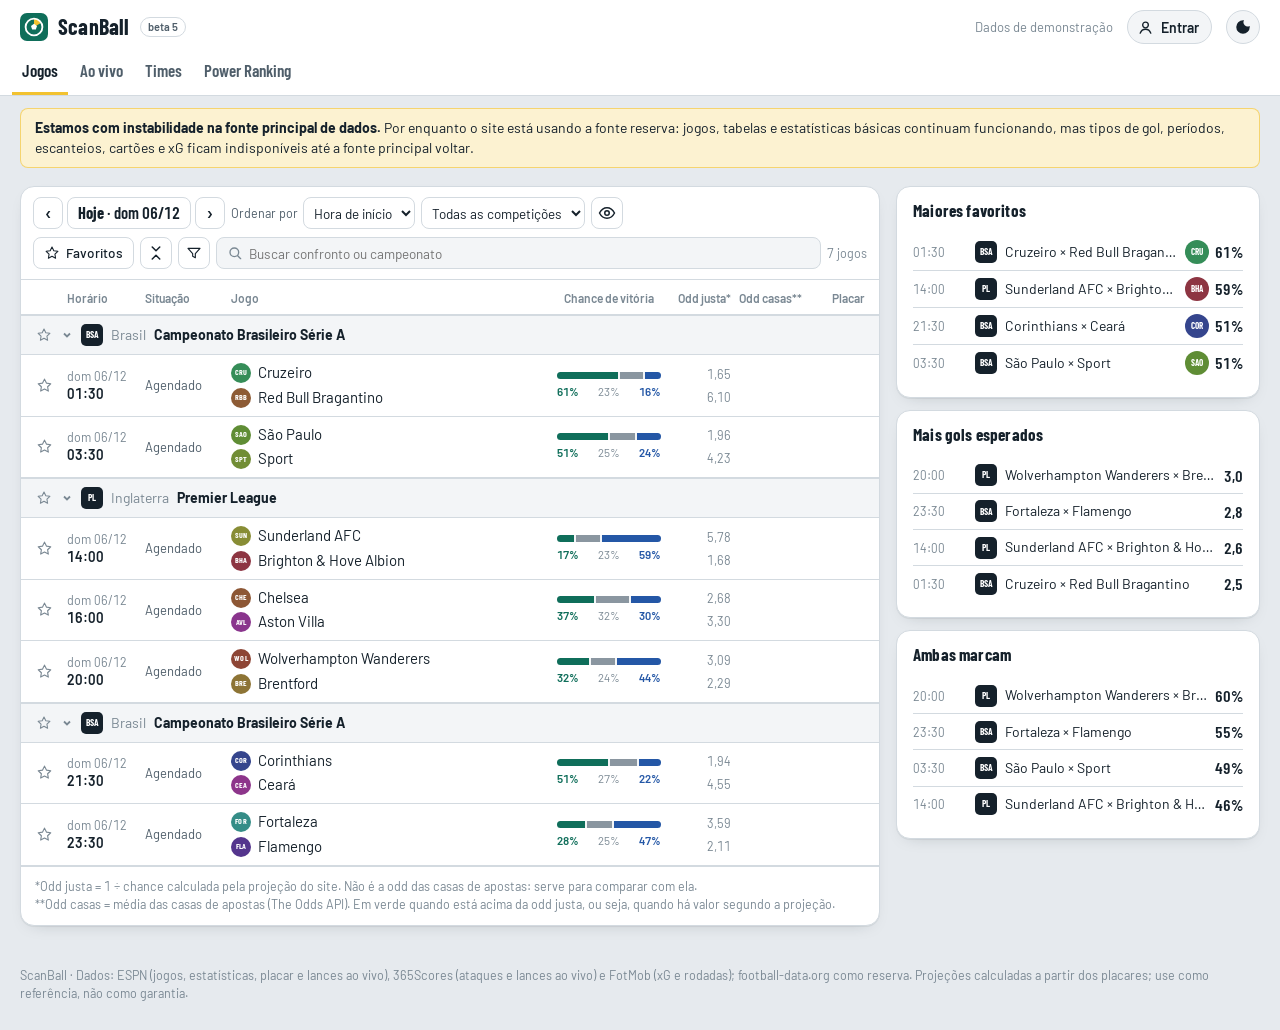
==== estatisticas-futebol/index.html @ cad5c680 "Add files via upload" ====
<!doctype html>
<html lang="pt-BR">
<head>
<meta charset="utf-8">
<meta name="viewport" content="width=device-width, initial-scale=1, viewport-fit=cover">
<meta name="theme-color" content="#0F6E5A">
<meta name="description" content="ScanBall: estatísticas, projeções e Power Ranking de futebol.">
<title>ScanBall · Estatísticas de futebol</title>
<link rel="preconnect" href="https://fonts.googleapis.com">
<link rel="preconnect" href="https://fonts.gstatic.com" crossorigin>
<link href="https://fonts.googleapis.com/css2?family=Barlow+Condensed:wght@500;600;700&family=Barlow:wght@400;500;600&display=swap" rel="stylesheet">
<script>window.VER = Math.floor(Date.now() / 120000); document.write('<link rel="stylesheet" href="estilo.css?v=' + VER + '">');</script>
<link rel="icon" href="data:image/svg+xml,%3Csvg xmlns='http://www.w3.org/2000/svg' viewBox='0 0 32 32'%3E%3Crect width='32' height='32' rx='8' fill='%230F6E5A'/%3E%3Cpath d='M16 16 L16.00 6.40 A9.6 9.6 0 0 1 24.31 11.20 Z' fill='%23F2C230'/%3E%3Ccircle cx='16' cy='16' r='9.6' fill='none' stroke='%23fff' stroke-width='2.1'/%3E%3Cpolygon points='16.00,12.40 19.42,14.89 18.12,18.91 13.88,18.91 12.58,14.89' fill='%23fff'/%3E%3C/svg%3E">
</head>
<body>
<header class="topo">
  <div class="topo-linha">
    <a class="marca" href="#jogos" aria-label="ScanBall, ir para Jogos">
      <svg class="marca-icone" viewBox="0 0 32 32" aria-hidden="true"><rect width="32" height="32" rx="8" fill="#0F6E5A"/><path d="M16 16 L16.00 6.40 A9.6 9.6 0 0 1 24.31 11.20 Z" fill="#F2C230"/><circle cx="16" cy="16" r="9.6" fill="none" stroke="#fff" stroke-width="2.1"/><polygon points="16.00,12.40 19.42,14.89 18.12,18.91 13.88,18.91 12.58,14.89" fill="#fff"/></svg>
      <span class="marca-nome">ScanBall</span><small class="versao">beta 5</small>
    </a>
    <div class="topo-meta" id="topo-meta"></div>
    <button class="botao-conta" id="conta" type="button" hidden></button>
    <button class="botao-icone" id="tema" type="button" aria-label="Alternar tema claro e escuro" title="Tema">
      <svg viewBox="0 0 24 24" width="18" height="18" aria-hidden="true"><path fill="currentColor" d="M12 3a9 9 0 1 0 9 9c0-.5 0-1-.1-1.4A5.5 5.5 0 0 1 13.4 3.1 9 9 0 0 0 12 3z"/></svg>
    </button>
  </div>
  <nav class="abas" id="abas" aria-label="Seções">
    <a href="#jogos" data-aba="jogos">Jogos</a>
    <a href="#aovivo" data-aba="aovivo" class="aba-vivo">Ao vivo<span class="qtd-vivo" id="qtd-vivo" hidden></span></a>
    <a href="#times" data-aba="times">Times</a>
    <a href="#ranking" data-aba="ranking">Power Ranking</a>
  </nav>
</header>
<div id="aviso"></div>
<main id="app" tabindex="-1"></main>
<footer class="rodape">
  ScanBall · Dados: ESPN (jogos, estatísticas, placar e lances ao vivo), 365Scores (ataques e lances ao vivo) e FotMob (xG e rodadas); football-data.org como reserva. Projeções calculadas a partir dos placares; use como referência, não como garantia.
</footer>

<!-- base principal: ESPN + FotMob (dados5.js). Se não carregar ou estiver parada há mais de 12 h, usa a football-data (reserva). -->
<script>window.DADOS5_TENTOU = true; document.write('<script src="dados5.js?v=' + VER + '"><\/script>');</script>
<script>(function () {
  var d = window.DADOS5, ok = !!(d && d.competicoes && Object.keys(d.competicoes).length && d.ok_em && (Date.now() - Date.parse(d.ok_em) < 12 * 3600e3));
  window.DADOS5_OK = ok;
  if (!ok) document.write('<script src="dados.js?v=' + VER + '"><\/script>');
})();</script>
<script>["config.js", "contas.js", "aovivo.js", "dados-demo.js", "extra5d.js", "motor.js", "app.js"].forEach(function (f) { document.write('<script src="' + f + '?v=' + VER + '"><\/script>'); });</script>
</body>
</html>
---- estatisticas-futebol/estilo.css ----
/* ScanBall — identidade visual
   Mandante = verde gramado, visitante = azul arquibancada, amarelo cartão só para o que está selecionado. */
:root {
  --fundo: #E6EAEE;
  --superficie: #FFFFFF;
  --superficie-2: #F3F5F7;
  --tinta: #15212B;
  --tinta-2: #4F5E6A;
  --tinta-3: #7A8893;
  --linha: #D3DAE0;
  --casa: #0F6E5A;
  --casa-suave: #D4EDE5;
  --fora: #2457A6;
  --fora-suave: #DCE6F6;
  --empate: #8A96A0;
  --cartao: #F2C230;
  --vitoria: #1E8E5A;
  --derrota: #C63D3D;
  --sombra: 0 1px 0 rgba(21, 33, 43, .06), 0 6px 18px -12px rgba(21, 33, 43, .35);
  --raio-g: 14px;
  --raio-p: 8px;
  --fonte-titulo: "Barlow Condensed", "Arial Narrow", "Roboto Condensed", sans-serif;
  --fonte: "Barlow", "Segoe UI", system-ui, sans-serif;
  color-scheme: light;
}
@media (prefers-color-scheme: dark) {
  :root:not([data-tema="claro"]) {
    --fundo: #0F171D; --superficie: #17222A; --superficie-2: #1D2A33; --tinta: #E5EBEF; --tinta-2: #A9B6C0;
    --tinta-3: #7F8D98; --linha: #2A3843; --casa: #3DBE96; --casa-suave: #173A31; --fora: #77A2EA;
    --fora-suave: #1C2C47; --empate: #7D8A95; --vitoria: #3DBE7A; --derrota: #E46A6A;
    --sombra: 0 1px 0 rgba(0,0,0,.3), 0 8px 22px -14px rgba(0,0,0,.8); color-scheme: dark;
  }
}
:root[data-tema="escuro"] {
  --fundo: #0F171D; --superficie: #17222A; --superficie-2: #1D2A33; --tinta: #E5EBEF; --tinta-2: #A9B6C0;
  --tinta-3: #7F8D98; --linha: #2A3843; --casa: #3DBE96; --casa-suave: #173A31; --fora: #77A2EA;
  --fora-suave: #1C2C47; --empate: #7D8A95; --vitoria: #3DBE7A; --derrota: #E46A6A;
  --sombra: 0 1px 0 rgba(0,0,0,.3), 0 8px 22px -14px rgba(0,0,0,.8); color-scheme: dark;
}

* { box-sizing: border-box; }
html { -webkit-text-size-adjust: 100%; }
body {
  margin: 0; background: var(--fundo); color: var(--tinta);
  font: 15px/1.45 var(--fonte); font-variant-numeric: tabular-nums;
}
a { color: inherit; }
button, input, select { font: inherit; color: inherit; }
:focus-visible { outline: 2px solid var(--cartao); outline-offset: 2px; border-radius: 4px; }
img { display: block; }
h1, h2, h3 { font-family: var(--fonte-titulo); font-weight: 700; letter-spacing: .01em; margin: 0; line-height: 1.1; }
h1 { font-size: 30px; }
h2 { font-size: 21px; }
h3 { font-size: 17px; }

/* ---------------------------------------------------------------- topo */
.topo { position: sticky; top: 0; z-index: 20; background: var(--superficie); border-bottom: 1px solid var(--linha); }
.topo-linha { display: flex; align-items: center; gap: 14px; max-width: 1320px; margin: 0 auto; padding: 10px 20px 4px; }
.marca { display: flex; align-items: center; gap: 10px; text-decoration: none; font-family: var(--fonte-titulo); font-weight: 700; font-size: 22px; white-space: nowrap; }
.marca-icone { width: 28px; height: 28px; flex: none; }
.topo-meta { margin-left: auto; color: var(--tinta-3); font-size: 13px; text-align: right; }
.botao-icone { border: 1px solid var(--linha); background: var(--superficie-2); border-radius: 50%; width: 34px; height: 34px; display: grid; place-items: center; cursor: pointer; flex: none; }
.abas { display: flex; gap: 2px; max-width: 1320px; margin: 0 auto; padding: 0 12px; overflow-x: auto; scrollbar-width: none; }
.abas::-webkit-scrollbar { display: none; }
.abas a {
  padding: 10px 10px 9px; text-decoration: none; white-space: nowrap; color: var(--tinta-2);
  font-family: var(--fonte-titulo); font-weight: 600; font-size: 17px; border-bottom: 3px solid transparent;
}
.abas a:hover { color: var(--tinta); }
.abas a[aria-current="page"] { color: var(--tinta); border-bottom-color: var(--cartao); }

#aviso:empty { display: none; }
.aviso { max-width: 1320px; margin: 12px auto 0; padding: 0 20px; }
.aviso div { background: color-mix(in srgb, var(--cartao) 22%, var(--superficie)); border: 1px solid color-mix(in srgb, var(--cartao) 60%, transparent); border-radius: var(--raio-p); padding: 9px 14px; font-size: 14px; }

main { max-width: 1320px; margin: 0 auto; padding: 18px 20px 40px; outline: none; }
.rodape { max-width: 1320px; margin: 0 auto; padding: 0 20px 28px; color: var(--tinta-3); font-size: 12.5px; }

/* ---------------------------------------------------------------- blocos comuns */
.painel { background: var(--superficie); border: 1px solid var(--linha); border-radius: var(--raio-g); box-shadow: var(--sombra); }
.painel + .painel { margin-top: 14px; }
.painel-cab { display: flex; align-items: center; gap: 10px; padding: 14px 16px 10px; flex-wrap: wrap; }
.painel-cab h2, .painel-cab h3 { margin-right: auto; }
.painel-corpo { padding: 4px 16px 16px; }
.sub { color: var(--tinta-3); font-size: 13px; }
.vazio { padding: 32px 16px; text-align: center; color: var(--tinta-2); }
.vazio strong { display: block; color: var(--tinta); font-family: var(--fonte-titulo); font-size: 20px; margin-bottom: 4px; }

.chips { display: flex; gap: 6px; overflow-x: auto; padding-bottom: 2px; scrollbar-width: thin; }
.chip {
  display: inline-flex; align-items: center; gap: 6px; padding: 5px 11px; border-radius: 999px; white-space: nowrap;
  border: 1px solid var(--linha); background: var(--superficie); cursor: pointer; font-size: 14px; font-weight: 500;
}
.chip:hover { border-color: var(--tinta-3); }
.chip[aria-pressed="true"] { background: var(--tinta); color: var(--superficie); border-color: var(--tinta); }
.chip .esc, .chip .comp-sigla { width: 18px; height: 18px; }

.alternar { display: inline-flex; background: var(--superficie-2); border: 1px solid var(--linha); border-radius: 999px; padding: 2px; }
.alternar button { border: 0; background: none; padding: 4px 12px; border-radius: 999px; cursor: pointer; font-size: 13.5px; font-weight: 500; color: var(--tinta-2); }
.alternar button[aria-pressed="true"] { background: var(--superficie); color: var(--tinta); box-shadow: 0 1px 2px rgba(0,0,0,.12); }

.botao { border: 1px solid var(--tinta); background: var(--tinta); color: var(--superficie); border-radius: var(--raio-p); padding: 8px 16px; cursor: pointer; font-weight: 600; }
.botao.secundario { background: var(--superficie); color: var(--tinta); border-color: var(--linha); }
.botao:hover { filter: brightness(1.08); }
.link { background: none; border: 0; padding: 0; color: var(--fora); cursor: pointer; text-decoration: underline; text-underline-offset: 2px; }

/* escudos */
.esc { width: 24px; height: 24px; object-fit: contain; flex: none; }
.esc-g { width: 64px; height: 64px; }
.esc-m { width: 40px; height: 40px; }
.esc-falso {
  display: inline-grid; place-items: center; border-radius: 50%; color: #fff; font-family: var(--fonte-titulo);
  font-weight: 700; font-size: 9px; letter-spacing: .02em; flex: none;
}
.esc-g.esc-falso { font-size: 20px; }
.esc-m.esc-falso { font-size: 14px; }
.comp-sigla { display: inline-grid; place-items: center; width: 22px; height: 22px; border-radius: 5px; background: var(--tinta); color: var(--superficie); font-family: var(--fonte-titulo); font-size: 9.5px; font-weight: 700; flex: none; }
img.comp-sigla { background: none; object-fit: contain; }

/* forma */
.forma { display: inline-flex; gap: 3px; }
.forma i { width: 18px; height: 18px; border-radius: 4px; display: grid; place-items: center; font-style: normal; font-size: 11px; font-weight: 600; color: #fff; }
.forma i.V { background: var(--vitoria); }
.forma i.E { background: var(--empate); }
.forma i.D { background: var(--derrota); }

/* tabelas */
.tabela-rolagem { overflow-x: auto; }
table.dados { width: 100%; border-collapse: collapse; font-size: 14px; }
table.dados th { text-align: right; font-weight: 600; color: var(--tinta-3); font-size: 12.5px; padding: 8px 8px; border-bottom: 1px solid var(--linha); white-space: nowrap; }
table.dados td { text-align: right; padding: 7px 8px; border-bottom: 1px solid var(--linha); white-space: nowrap; }
table.dados tr:last-child td { border-bottom: 0; }
table.dados .esq { text-align: left; }
table.dados .forte { font-weight: 600; }
table.dados tbody tr.clicavel { cursor: pointer; }
table.dados tbody tr.clicavel:hover { background: var(--superficie-2); }
.time-celula { display: flex; align-items: center; gap: 8px; }
.pos { display: inline-block; min-width: 22px; text-align: center; font-weight: 600; }

/* ---------------------------------------------------------------- jogos */
.jogos-grade { display: grid; grid-template-columns: minmax(330px, 410px) 1fr; gap: 16px; align-items: start; }
.lista-jogos { position: sticky; top: 108px; max-height: calc(100vh - 124px); display: flex; flex-direction: column; }
.lista-jogos .rolar { overflow-y: auto; padding-bottom: 8px; }
.dias { display: flex; gap: 4px; overflow-x: auto; padding: 0 12px 10px; scrollbar-width: none; }
.dias::-webkit-scrollbar { display: none; }
.dia { flex: none; border: 1px solid var(--linha); background: var(--superficie); border-radius: var(--raio-p); padding: 4px 9px; text-align: center; cursor: pointer; min-width: 52px; }
.dia small { display: block; font-size: 11px; color: var(--tinta-3); }
.dia b { font-family: var(--fonte-titulo); font-size: 17px; font-weight: 600; }
.dia .qtd { display: block; font-size: 10.5px; color: var(--tinta-3); }
.dia[aria-pressed="true"] { border-color: var(--tinta); box-shadow: inset 0 -3px 0 var(--cartao); }
.dia[aria-pressed="true"] small { color: var(--tinta-2); }
.filtro-comp { padding: 0 12px 10px; }
.grupo-comp { display: flex; align-items: center; gap: 8px; padding: 10px 14px 4px; font-weight: 600; font-size: 13.5px; color: var(--tinta-2); }
.jogo-linha {
  display: grid; grid-template-columns: 46px 1fr auto; gap: 10px; align-items: center; width: 100%;
  border: 0; border-left: 3px solid transparent; background: none; text-align: left; padding: 8px 14px 8px 11px; cursor: pointer;
}
.jogo-linha:hover { background: var(--superficie-2); }
.jogo-linha[aria-current="true"] { background: var(--superficie-2); border-left-color: var(--cartao); }
.jogo-hora { font-size: 13px; color: var(--tinta-2); line-height: 1.2; }
.jogo-hora .vivo { color: var(--derrota); font-weight: 600; }
.jogo-times div { display: flex; align-items: center; gap: 7px; min-width: 0; line-height: 1.55; }
.jogo-times span { overflow: hidden; text-overflow: ellipsis; white-space: nowrap; }
.jogo-times .venc { font-weight: 600; }
.jogo-placar { text-align: right; font-family: var(--fonte-titulo); font-size: 17px; font-weight: 600; line-height: 1.32; }
.jogo-placar small { display: block; font-family: var(--fonte); font-size: 11px; color: var(--tinta-3); font-weight: 400; }
.mini-prob { width: 74px; }
.mini-prob .barra3 { height: 6px; }
.mini-prob small { display: flex; justify-content: space-between; font-size: 11px; color: var(--tinta-3); margin-top: 3px; }

/* barra 1X2 */
.barra3 { display: flex; height: 12px; border-radius: 999px; overflow: hidden; background: var(--superficie-2); gap: 2px; }
.barra3 span:nth-child(1) { background: var(--casa); }
.barra3 span:nth-child(2) { background: var(--empate); }
.barra3 span:nth-child(3) { background: var(--fora); }

/* detalhe do jogo */
.placar-cab { padding: 18px 16px 16px; }
.placar-comp { display: flex; align-items: center; justify-content: center; gap: 8px; color: var(--tinta-2); font-size: 13.5px; margin-bottom: 14px; flex-wrap: wrap; text-align: center; }
.placar-grade { display: grid; grid-template-columns: 1fr auto 1fr; align-items: start; gap: 12px; }
.placar-time { display: flex; flex-direction: column; align-items: center; text-align: center; gap: 8px; text-decoration: none; }
.placar-time h2 { font-size: 24px; }
.placar-time .sub { line-height: 1.3; }
.placar-centro { text-align: center; padding-top: 6px; min-width: 120px; }
.placar-num { font-family: var(--fonte-titulo); font-size: 52px; font-weight: 700; line-height: 1; letter-spacing: .02em; }
.placar-num .sep { color: var(--tinta-3); font-weight: 500; margin: 0 6px; }
.placar-hora { font-family: var(--fonte-titulo); font-size: 36px; font-weight: 700; line-height: 1; }
.selo { display: inline-block; margin-top: 8px; font-size: 12px; padding: 2px 9px; border-radius: 999px; background: var(--superficie-2); color: var(--tinta-2); border: 1px solid var(--linha); }
.selo.vivo { color: #fff; background: var(--derrota); border-color: var(--derrota); }

.proj-1x2 { display: grid; grid-template-columns: repeat(3, 1fr); gap: 8px; margin-top: 10px; }
.proj-1x2 div { text-align: center; }
.proj-1x2 b { display: block; font-family: var(--fonte-titulo); font-size: 26px; font-weight: 700; line-height: 1.1; }
.proj-1x2 .c b { color: var(--casa); }
.proj-1x2 .f b { color: var(--fora); }
.proj-1x2 small { color: var(--tinta-3); font-size: 12.5px; }
.mercados { display: grid; grid-template-columns: repeat(auto-fill, minmax(150px, 1fr)); gap: 8px; margin-top: 14px; }
.mercado { background: var(--superficie-2); border-radius: var(--raio-p); padding: 9px 11px; }
.mercado span { display: block; font-size: 12.5px; color: var(--tinta-2); }
.mercado b { font-family: var(--fonte-titulo); font-size: 22px; font-weight: 600; }
.mercado small { color: var(--tinta-3); font-size: 12px; margin-left: 4px; }
.placares { display: flex; flex-wrap: wrap; gap: 6px; margin-top: 12px; align-items: center; }
.placares .pl { border: 1px solid var(--linha); border-radius: var(--raio-p); padding: 3px 9px; font-size: 13px; }
.placares .pl b { font-family: var(--fonte-titulo); font-size: 16px; margin-right: 5px; }

/* duelo: barras espelhadas a partir do centro */
.duelo-legenda { display: grid; grid-template-columns: 1fr auto 1fr; align-items: center; gap: 10px; font-size: 13px; font-weight: 600; padding-bottom: 6px; }
.duelo-legenda .c { color: var(--casa); }
.duelo-legenda .f { color: var(--fora); text-align: right; }
.duelo-secao { font-family: var(--fonte-titulo); font-size: 15px; font-weight: 600; color: var(--tinta-3); text-align: center; padding: 12px 0 2px; }
.duelo-linha { display: grid; grid-template-columns: 52px 1fr minmax(124px, 172px) 1fr 52px; align-items: center; gap: 8px; padding: 4px 0; }
.duelo-linha .v { font-weight: 600; font-size: 14.5px; }
.duelo-linha .v.c { text-align: left; }
.duelo-linha .v.f { text-align: right; }
.duelo-linha .rot { text-align: center; font-size: 13px; color: var(--tinta-2); line-height: 1.2; }
.duelo-trilho { height: 10px; background: var(--superficie-2); border-radius: 999px; overflow: hidden; display: flex; }
.duelo-trilho.c { justify-content: flex-end; }
.duelo-trilho span { display: block; height: 100%; border-radius: 999px; }
.duelo-trilho.c span { background: var(--casa); }
.duelo-trilho.f span { background: var(--fora); }
.duelo-linha .melhor { color: var(--tinta); }
.duelo-linha .pior { color: var(--tinta-3); font-weight: 500; }

.dupla { display: grid; grid-template-columns: 1fr 1fr; gap: 14px; }
.lista-mini { list-style: none; margin: 0; padding: 0; }
.lista-mini li { display: grid; grid-template-columns: 54px 22px 1fr auto; gap: 8px; align-items: center; padding: 6px 0; border-bottom: 1px solid var(--linha); font-size: 14px; }
.lista-mini li:last-child { border-bottom: 0; }
.lista-mini .data { color: var(--tinta-3); font-size: 12.5px; }
.lista-mini .res { font-family: var(--fonte-titulo); font-weight: 600; font-size: 16px; display: flex; gap: 6px; align-items: center; }
.lista-mini button { all: unset; cursor: pointer; overflow: hidden; text-overflow: ellipsis; white-space: nowrap; }
.lista-mini button:hover { text-decoration: underline; }
.cab-lista { display: flex; align-items: center; gap: 8px; font-weight: 600; margin-bottom: 4px; }
.marcador { width: 10px; height: 10px; border-radius: 3px; flex: none; }
.marcador.c { background: var(--casa); }
.marcador.f { background: var(--fora); }

.voltar { display: none; }

/* ---------------------------------------------------------------- times */
.time-cab { display: flex; align-items: center; gap: 16px; padding: 18px 16px; flex-wrap: wrap; }
.time-cab h1 { font-size: 34px; }
.numeros { display: flex; gap: 22px; flex-wrap: wrap; margin-left: auto; }
.numeros div b { display: block; font-family: var(--fonte-titulo); font-size: 26px; font-weight: 700; line-height: 1.05; }
.numeros div span { font-size: 12.5px; color: var(--tinta-3); }
.grade-times { display: grid; grid-template-columns: repeat(auto-fill, minmax(170px, 1fr)); gap: 6px; padding: 4px 16px 16px; }
.grade-times button { display: flex; align-items: center; gap: 8px; border: 1px solid var(--linha); background: var(--superficie); border-radius: var(--raio-p); padding: 7px 10px; cursor: pointer; text-align: left; font-size: 14px; }
.grade-times button:hover { border-color: var(--tinta-3); }
.grade-times button span { overflow: hidden; text-overflow: ellipsis; white-space: nowrap; }
.tempos { display: grid; grid-template-columns: 90px 1fr 48px; gap: 8px 10px; align-items: center; font-size: 14px; }
.tempos .trilho { height: 14px; background: var(--superficie-2); border-radius: 4px; overflow: hidden; display: flex; }
.tempos .trilho span:first-child { background: var(--casa); }
.tempos .trilho span:last-child { background: color-mix(in srgb, var(--casa) 40%, var(--superficie-2)); }
.tempos .trilho.sofridos span:first-child { background: var(--derrota); }
.tempos .trilho.sofridos span:last-child { background: color-mix(in srgb, var(--derrota) 40%, var(--superficie-2)); }
.lado-a-lado { display: grid; grid-template-columns: 1.3fr 1fr; gap: 14px; align-items: start; }

/* ranking */
.spark { width: 110px; height: 26px; display: block; margin-left: auto; }
.spark path { fill: none; stroke: var(--casa); stroke-width: 1.6; }
.var-mais { color: var(--vitoria); }
.var-menos { color: var(--derrota); }
.indice { display: inline-block; height: 6px; border-radius: 3px; background: var(--casa); vertical-align: middle; margin-left: 6px; }
.indice.def { background: var(--fora); }

/* ---------------------------------------------------------------- filtros */
.filtros-grade { display: grid; grid-template-columns: minmax(320px, 430px) 1fr; gap: 16px; align-items: start; }
.campo { display: flex; flex-direction: column; gap: 4px; margin-bottom: 12px; }
.campo label, .campo .rotulo { font-size: 13px; font-weight: 600; color: var(--tinta-2); }
.campo input, .campo select, .cond select, .cond input {
  border: 1px solid var(--linha); background: var(--superficie); border-radius: var(--raio-p); padding: 7px 9px; min-width: 0;
}
.linha-campos { display: grid; grid-template-columns: 1fr 1fr; gap: 10px; }
.cond { display: grid; grid-template-columns: 1fr 1fr; gap: 6px; padding: 10px; border: 1px solid var(--linha); border-radius: var(--raio-p); margin-bottom: 8px; background: var(--superficie-2); }
.cond .op-val { display: grid; grid-template-columns: 70px 1fr 34px; gap: 6px; grid-column: 1 / -1; }
.cond .remover { border: 1px solid var(--linha); background: var(--superficie); border-radius: var(--raio-p); cursor: pointer; }
.salvos { display: flex; flex-direction: column; gap: 4px; }
.salvo { display: flex; align-items: center; gap: 8px; padding: 6px 8px; border-radius: var(--raio-p); border: 1px solid var(--linha); }
.salvo button:first-child { all: unset; cursor: pointer; flex: 1; font-weight: 500; }
.salvo button:first-child:hover { text-decoration: underline; }
.salvo .remover { border: 0; background: none; cursor: pointer; color: var(--tinta-3); }
.resumo { display: grid; grid-template-columns: repeat(auto-fill, minmax(130px, 1fr)); gap: 8px; }
.resumo div { background: var(--superficie-2); border-radius: var(--raio-p); padding: 10px 12px; }
.resumo b { display: block; font-family: var(--fonte-titulo); font-size: 27px; font-weight: 700; line-height: 1.1; }
.resumo span { font-size: 12.5px; color: var(--tinta-2); }
.curva { width: 100%; height: 170px; display: block; margin-top: 12px; }
.ok { color: var(--vitoria); font-weight: 700; }
.nok { color: var(--derrota); font-weight: 700; }
.dica { font-size: 13px; color: var(--tinta-2); background: var(--superficie-2); border-radius: var(--raio-p); padding: 10px 12px; margin: 0 0 12px; }

/* ---------------------------------------------------------------- responsivo */
@media (max-width: 980px) {
  .jogos-grade, .filtros-grade, .lado-a-lado { grid-template-columns: 1fr; }
  .lista-jogos { position: static; max-height: none; }
  .jogos-grade.com-detalhe .lista-jogos { display: none; }
  .jogos-grade:not(.com-detalhe) .detalhe-jogo { display: none; }
  .voltar { display: inline-flex; margin-bottom: 10px; }
}
@media (max-width: 640px) {
  body { font-size: 14.5px; }
  .topo-linha { padding: 8px 14px 2px; }
  .marca { font-size: 19px; }
  .topo-meta { font-size: 11.5px; }
  main { padding: 12px 10px 32px; }
  .aviso { padding: 0 10px; }
  .rodape { padding: 0 14px 24px; }
  .painel-cab { padding: 12px 12px 8px; }
  .painel-corpo { padding: 4px 12px 14px; }
  .placar-time h2 { font-size: 18px; }
  .esc-g { width: 48px; height: 48px; }
  .placar-num { font-size: 40px; }
  .placar-hora { font-size: 28px; }
  .placar-centro { min-width: 84px; }
  .duelo-linha { grid-template-columns: 40px 1fr 104px 1fr 40px; gap: 5px; }
  .duelo-linha .rot { font-size: 12px; }
  .duelo-linha .v { font-size: 13.5px; }
  .dupla { grid-template-columns: 1fr; }
  .numeros { margin-left: 0; gap: 16px; }
  .time-cab h1 { font-size: 27px; }
  .ocultar-celular { display: none; }
  table.dados { font-size: 13.5px; }
  table.dados th, table.dados td { padding: 7px 5px; }
}
@media (prefers-reduced-motion: no-preference) {
  .duelo-trilho span, .barra3 span { transition: width .35s ease; }
}

/* evita que listas roláveis alarguem a página */
.jogos-grade > *, .filtros-grade > *, .lado-a-lado > *, .dupla > *, .placar-grade > * { min-width: 0; }
.chips, .dias { max-width: 100%; }
#escolher-dia { padding: 4px 8px; max-width: 150px; }
.topo-meta { min-width: 0; overflow: hidden; text-overflow: ellipsis; white-space: nowrap; }
.campo { min-width: 0; }
.campo input, .campo select { width: 100%; }
@media (max-width: 420px) {
  .marca span { font-size: 18px; }
  .topo-linha { gap: 8px; }
}
@media (max-width: 640px) {
  .duelo-linha .forma { gap: 2px; }
  .duelo-linha .forma i { width: 15px; height: 15px; font-size: 9.5px; border-radius: 3px; }
}
@media (max-width: 420px) {
  .topo-meta { display: none; }
  .botao-icone { margin-left: auto; }
}

/* ================================================================ V2: lista de jogos */
.jogos-pagina { display: grid; grid-template-columns: minmax(0, 860px) minmax(280px, 1fr); gap: 16px; align-items: start; }
.jogos-pagina > * { min-width: 0; }
.destaques:empty { display: none; }
.destaques .painel + .painel { margin-top: 12px; }
.barra-ferramentas { display: flex; flex-direction: column; gap: 10px; padding: 14px 14px 12px; border-bottom: 1px solid var(--linha); }
.nav-data, .ferramentas { display: flex; align-items: center; gap: 8px; flex-wrap: wrap; }
.botao-q {
  display: inline-flex; align-items: center; justify-content: center; gap: 6px; min-width: 36px; height: 36px; padding: 0 10px;
  border: 1px solid var(--linha); background: var(--superficie); border-radius: var(--raio-p); cursor: pointer; font-size: 14px; font-weight: 500;
}
.botao-q:hover { border-color: var(--tinta-3); }
.botao-q[aria-pressed="true"] { background: var(--tinta); color: var(--superficie); border-color: var(--tinta); }
.nav-data .botao-q:not(.texto) { font-size: 22px; line-height: 1; padding: 0 0 3px; width: 36px; }
.data-atual { position: relative; display: inline-flex; align-items: center; height: 36px; padding: 0 12px; border: 1px solid var(--linha); border-radius: var(--raio-p); cursor: pointer; font-family: var(--fonte-titulo); font-size: 19px; font-weight: 600; }
.data-atual input { position: absolute; inset: 0; opacity: 0; cursor: pointer; width: 100%; }
.data-atual input::-webkit-calendar-picker-indicator { position: absolute; inset: 0; width: 100%; height: 100%; cursor: pointer; }
.sel-mini { display: inline-flex; align-items: center; gap: 6px; font-size: 13px; color: var(--tinta-2); }
.sel-mini select { height: 36px; border: 1px solid var(--linha); background: var(--superficie); border-radius: var(--raio-p); padding: 0 8px; font-size: 14px; color: var(--tinta); }
.busca { flex: 1; min-width: 180px; height: 36px; border: 1px solid var(--linha); background: var(--superficie-2); border-radius: var(--raio-p); padding: 0 12px; }

.grupo-v2 {
  display: flex; align-items: center; gap: 8px; width: 100%; padding: 8px 14px; border: 0; cursor: pointer; text-align: left;
  background: var(--superficie-2); border-top: 1px solid var(--linha); border-bottom: 1px solid var(--linha); font-size: 14px;
}
.grupo-v2 .pais { color: var(--tinta-3); }
.grupo-v2 .qtd-grupo { margin-left: auto; font-size: 12px; color: var(--tinta-3); }
.grupo-v2 .seta { color: var(--tinta-3); transition: transform .15s; flex: none; }
.grupo-v2[aria-expanded="false"] .seta { transform: rotate(-90deg); }
.tabela-jogos > .grupo-v2:first-child { border-top: 0; }

.jogo-v2 {
  display: grid; grid-template-columns: 30px 74px 82px minmax(0, 1fr) 44px 58px; align-items: center; gap: 8px;
  padding: 7px 14px 7px 8px; border-bottom: 1px solid var(--linha); cursor: pointer;
}
.jogo-v2:hover { background: var(--superficie-2); }
.jogo-v2:focus-visible { outline-offset: -2px; }
.estrela { width: 30px; height: 30px; display: grid; place-items: center; border: 0; background: none; cursor: pointer; color: var(--tinta-3); border-radius: 50%; padding: 0; }
.estrela svg path { fill: none; stroke: currentColor; stroke-width: 1.6; }
.estrela:hover { color: var(--tinta); }
.estrela[aria-pressed="true"] { color: #C99A0B; }
.estrela[aria-pressed="true"] svg path { fill: var(--cartao); stroke: #B88A00; }
.quando { display: flex; flex-direction: column; font-size: 12.5px; color: var(--tinta-3); line-height: 1.25; }
.quando b { color: var(--tinta); font-size: 14px; font-weight: 600; }
.situacao { font-size: 13px; color: var(--tinta-2); }
.situacao .vivo, .situacao-g.vivo { color: var(--derrota); font-weight: 600; }
.equipes { display: flex; flex-direction: column; gap: 3px; min-width: 0; }
.equipes > span { display: flex; align-items: center; gap: 7px; min-width: 0; }
.equipes > span > span { overflow: hidden; text-overflow: ellipsis; white-space: nowrap; }
.equipes .esc, .equipes .esc-falso { width: 20px; height: 20px; font-size: 8px; }
.equipes .venc { font-weight: 600; }
.equipes .apagado { color: var(--tinta-3); }
.odds, .gols { display: flex; flex-direction: column; gap: 3px; text-align: right; line-height: 20px; }
.odds { font-size: 12.5px; color: var(--tinta-3); }
.gols { font-size: 15px; }
.gols b { font-weight: 600; }
.gols span span { color: var(--tinta-3); font-size: 13px; }

/* ================================================================ V2: página do jogo */
.voltar-v2 { margin-bottom: 10px; }
.jogo-pagina { overflow: hidden; }
.cab-jogo { padding: 16px 16px 12px; }
.cab-meta { display: flex; align-items: center; justify-content: center; gap: 8px; flex-wrap: wrap; text-align: center; color: var(--tinta-2); font-size: 13.5px; margin-bottom: 12px; }
.cab-grade { display: grid; grid-template-columns: 1fr minmax(150px, auto) 1fr; gap: 12px; align-items: start; }
.cab-grade > * { min-width: 0; }
.cab-time { display: flex; flex-direction: column; align-items: center; text-align: center; gap: 6px; }
.cab-time a { text-decoration: none; }
.cab-time a:hover h2 { text-decoration: underline; }
.cab-time h2 { font-size: 24px; }
.cab-time-linha { display: flex; align-items: center; gap: 12px; }
.cab-time.f .cab-time-linha { flex-direction: row-reverse; }
.posicao { font-family: var(--fonte-titulo); font-size: 22px; font-weight: 600; color: var(--tinta-2); }
.cab-time .sub b { color: var(--tinta); }
.cab-centro { text-align: center; display: flex; flex-direction: column; align-items: center; gap: 2px; }
.situacao-g { font-size: 14px; color: var(--tinta-2); }
.cab-centro .placar-num .sep { font-size: 30px; margin: 0 10px; vertical-align: middle; }
.cab-centro .estrela { margin-top: 4px; }

.abas-jogo { display: flex; gap: 2px; overflow-x: auto; padding: 0 12px; border-top: 1px solid var(--linha); border-bottom: 1px solid var(--linha); background: var(--superficie-2); scrollbar-width: none; }
.abas-jogo::-webkit-scrollbar { display: none; }
.abas-jogo button { border: 0; background: none; padding: 11px 12px 9px; cursor: pointer; white-space: nowrap; font-family: var(--fonte-titulo); font-size: 16.5px; font-weight: 600; color: var(--tinta-2); border-bottom: 3px solid transparent; }
.abas-jogo button:hover { color: var(--tinta); }
.abas-jogo button[aria-current="true"] { color: var(--tinta); border-bottom-color: var(--cartao); }
.aba-conteudo { padding-top: 14px; }

.tres-colunas { display: grid; grid-template-columns: minmax(0, 1fr) minmax(0, 470px) minmax(0, 1fr); gap: 20px; padding: 0 16px 18px; align-items: start; }
.lateral-cab { display: flex; flex-direction: column; align-items: center; gap: 8px; margin-bottom: 8px; text-align: center; }
.lateral-cab h3 { font-size: 17px; }
.lista-lateral { list-style: none; margin: 0; padding: 0; }
.lista-lateral li { display: grid; grid-template-columns: 44px minmax(0, 1fr) 22px; gap: 8px; align-items: center; padding: 8px 4px; border-bottom: 1px solid var(--linha); font-size: 13.5px; cursor: pointer; }
.lista-lateral li:hover { background: var(--superficie-2); }
.lista-lateral .data { color: var(--tinta-3); font-size: 12px; }
.lista-lateral .conf { overflow: hidden; text-overflow: ellipsis; white-space: nowrap; color: var(--tinta-2); }
.lista-lateral .conf .eu { color: var(--tinta); font-weight: 600; }
.lista-lateral .conf b { color: var(--tinta); white-space: nowrap; }
.lista-lateral .r { font-weight: 700; text-align: center; }
.lista-lateral .r.V { color: var(--vitoria); }
.lista-lateral .r.E { color: #B88A00; }
.lista-lateral .r.D { color: var(--derrota); }
.centro-cab { display: flex; align-items: center; justify-content: space-between; gap: 10px; margin-bottom: 8px; flex-wrap: wrap; }
.centro-nomes { display: flex; justify-content: space-between; font-size: 13px; font-weight: 600; padding: 0 6px 4px; }
.centro-nomes .c { color: var(--casa); }
.centro-nomes .f { color: var(--fora); }
table.stats-central { width: 100%; border-collapse: collapse; font-size: 14px; border: 1px solid var(--linha); border-radius: var(--raio-p); overflow: hidden; }
.stats-central td { padding: 7px 8px; border-bottom: 1px solid var(--linha); text-align: center; }
.stats-central tr:nth-child(even) td { background: var(--superficie-2); }
.stats-central td.n { width: 44px; color: var(--tinta-2); }
.stats-central td.p { width: 64px; font-weight: 600; }
.stats-central td.rot { color: var(--tinta); }
.stats-central td.n:first-child { border-right: 1px solid var(--linha); }
.stats-central td.n:last-child { border-left: 1px solid var(--linha); }
.stats-central .bom { color: var(--vitoria); }
.stats-central .medio { color: #B88A00; }
.stats-central .ruim { color: var(--derrota); }
.stats-central tr.secao td { background: var(--superficie) !important; font-family: var(--fonte-titulo); font-weight: 600; font-size: 15px; color: var(--tinta-3); padding-top: 12px; }
.stats-central tr.sep td { padding: 4px; background: var(--superficie) !important; }
.nota { margin: 8px 2px 0; }

.proj-aba { max-width: 900px; margin: 0 auto; }
.elo-linha { display: flex; flex-wrap: wrap; gap: 8px 18px; align-items: center; margin-top: 16px; padding-top: 12px; border-top: 1px solid var(--linha); font-size: 14px; color: var(--tinta-2); }
.elo-linha .c b { color: var(--casa); }
.elo-linha .f b { color: var(--fora); }
table.dados tr.destaque-c td { background: var(--casa-suave); }
table.dados tr.destaque-f td { background: var(--fora-suave); }
.h2h-resumo { display: grid; grid-template-columns: repeat(3, 1fr); gap: 8px; margin-bottom: 12px; text-align: center; }
.h2h-resumo div { background: var(--superficie-2); border-radius: var(--raio-p); padding: 10px; }
.h2h-resumo b { display: block; font-family: var(--fonte-titulo); font-size: 28px; line-height: 1.1; }
.h2h-resumo .c b { color: var(--casa); }
.h2h-resumo .f b { color: var(--fora); }
.h2h-resumo span { font-size: 13px; color: var(--tinta-2); }
.aba-conteudo > .painel-corpo { padding-bottom: 18px; }

@media (max-width: 1180px) {
  .jogos-pagina { grid-template-columns: minmax(0, 1fr); }
  .destaques { display: grid; grid-template-columns: repeat(auto-fit, minmax(280px, 1fr)); gap: 12px; }
  .destaques .painel + .painel { margin-top: 0; }
  .tres-colunas { grid-template-columns: 1fr 1fr; }
  .tres-colunas .centro-stats { grid-column: 1 / -1; grid-row: 1; }
}
@media (max-width: 640px) {
  .jogo-v2 { grid-template-columns: 26px 46px minmax(0, 1fr) 36px 44px; gap: 6px; padding: 7px 10px 7px 4px; }
  .jogo-v2 .situacao { display: none; }
  .quando span { display: none; }
  .estrela { width: 26px; height: 26px; }
  .odds { font-size: 11.5px; }
  .gols { font-size: 14px; }
  .gols span span { font-size: 12px; }
  .barra-ferramentas { padding: 12px 10px 10px; }
  .data-atual { font-size: 17px; padding: 0 10px; }
  .sel-mini span { display: none; }
  .busca { min-width: 0; flex-basis: 100%; }
  .cab-grade { grid-template-columns: 1fr auto 1fr; gap: 6px; }
  .cab-time h2 { font-size: 17px; }
  .posicao { font-size: 17px; }
  .cab-time-linha { gap: 6px; }
  .cab-centro { min-width: 92px; }
  .tres-colunas { grid-template-columns: minmax(0, 1fr); padding: 0 10px 14px; gap: 16px; }
  .stats-central td { padding: 6px 4px; font-size: 13px; }
  .stats-central td.n { width: 30px; }
  .stats-central td.p { width: 50px; }
  .abas-jogo button { font-size: 15.5px; padding: 10px 9px 8px; }
}

/* ================================================================ V3 */
.grupo-v2 { padding: 0 14px 0 8px; gap: 2px; cursor: default; }
.grupo-toggle { display: flex; align-items: center; gap: 8px; flex: 1; min-width: 0; padding: 8px 0; border: 0; background: none; cursor: pointer; text-align: left; font-size: 14px; }
.grupo-toggle b { overflow: hidden; text-overflow: ellipsis; white-space: nowrap; }
.grupo-toggle .qtd-grupo { margin-left: auto; font-size: 12px; color: var(--tinta-3); }
.grupo-toggle .seta { color: var(--tinta-3); transition: transform .15s; flex: none; }
.grupo-toggle[aria-expanded="false"] .seta { transform: rotate(-90deg); }

.jogo-v2 { grid-template-columns: 30px 70px 78px minmax(0, 1fr) 104px 62px 56px; }
.jogo-v2.cab-colunas > span { white-space: nowrap; }
.jogo-v2.cab-colunas { cursor: default; padding-top: 8px; padding-bottom: 6px; font-size: 12px; color: var(--tinta-3); font-weight: 600; background: var(--superficie); }
.jogo-v2.cab-colunas:hover { background: var(--superficie); }
.jogo-v2.cab-colunas .situacao, .jogo-v2.cab-colunas .odds, .jogo-v2.cab-colunas .gols { font-size: 12px; color: var(--tinta-3); }
.jogo-v2.cab-colunas .odds, .jogo-v2.cab-colunas .gols { display: block; }
.jogo-v2.cab-colunas .chance { text-align: center; }
.chance .barra3 { height: 7px; }
.chance small { display: flex; justify-content: space-between; font-size: 11.5px; color: var(--tinta-3); margin-top: 4px; }
.chance small .c { color: var(--casa); font-weight: 600; }
.chance small .f { color: var(--fora); font-weight: 600; }
.nota-odd { margin: 0; padding: 10px 14px 12px; font-size: 12.5px; color: var(--tinta-3); border-top: 1px solid var(--linha); }
.fav-time { display: inline-grid; place-items: center; font-style: normal; flex: none; }
.fav-time svg path, .estrela[aria-pressed="true"] svg path { fill: var(--cartao); stroke: #B88A00; stroke-width: 1.4; }

.cab-meta .estrela { width: 26px; height: 26px; }
.cab-time-nome { display: flex; align-items: center; gap: 2px; }
.cab-time-nome .estrela { width: 28px; height: 28px; }
.fav-jogo { display: inline-flex; align-items: center; gap: 2px; margin-top: 6px; }
.fav-jogo .sub { font-size: 12px; }
.titulo-fav { display: flex; align-items: center; gap: 4px; }
.painel-cab h2 .estrela { vertical-align: middle; width: 28px; height: 28px; margin-left: -6px; }
.painel-cab h2 { display: flex; align-items: center; gap: 4px; }

.sub-abas { display: flex; align-items: center; gap: 10px; flex-wrap: wrap; margin-bottom: 12px; }
.sub-abas .sub { margin-left: auto; }

.grade-times .cartao-time { display: flex; align-items: center; border: 1px solid var(--linha); background: var(--superficie); border-radius: var(--raio-p); padding-left: 2px; min-width: 0; }
.grade-times .cartao-time:hover { border-color: var(--tinta-3); }
.grade-times .cartao-time button:not(.estrela) { all: unset; display: flex; align-items: center; gap: 8px; flex: 1; min-width: 0; padding: 7px 10px 7px 2px; cursor: pointer; font-size: 14px; }
.grade-times .cartao-time button:not(.estrela):focus-visible { outline: 2px solid var(--cartao); }
.lista-mini.favs li { grid-template-columns: 30px 24px minmax(0, 1fr) auto; }
.lista-mini.favs .res { font-family: var(--fonte); font-size: 13.5px; font-weight: 400; }

@media (max-width: 640px) {
  .jogo-v2 { grid-template-columns: 26px 44px minmax(0, 1fr) 78px 40px; }
  .jogo-v2 .odds, .jogo-v2 .situacao { display: none; }
  .jogo-v2.cab-colunas .odds, .jogo-v2.cab-colunas .situacao { display: none; }
  .jogo-v2.cab-colunas .chance { font-size: 11px; }
  .chance small { font-size: 10.5px; }
  .chance small span:nth-child(2) { display: none; }
  .grupo-v2 { padding: 0 10px 0 2px; }
  .sub-abas .sub { margin-left: 0; flex-basis: 100%; }
}
.grade-times .cartao-time .estrela { border: 0; padding: 0; width: 30px; height: 30px; background: none; flex: none; }
@media (max-width: 640px) {
  .cab-time > .sub span { display: block; }
  .lista-mini.favs li { grid-template-columns: 30px 24px minmax(0, 1fr); }
  .lista-mini.favs .res { grid-column: 3; }
}
.cab-time .ponto { font-style: normal; }
@media (max-width: 640px) { .cab-time .ponto { display: none; } }

/* ================================================================ Beta 1: Power Ranking com filtros */
.versao { font-family: var(--fonte); font-size: 11px; font-weight: 600; color: var(--tinta-2); border: 1px solid var(--linha); border-radius: 999px; padding: 1px 7px; align-self: center; }
.rk-filtros { display: flex; align-items: center; gap: 10px; flex-wrap: wrap; padding: 0 16px 12px; }
.rk-filtros .rk-cont { margin-left: auto; }
.th-ordenar { all: unset; cursor: pointer; }
.th-ordenar:hover { color: var(--tinta); text-decoration: underline; }
.th-ordenar:focus-visible { outline: 2px solid var(--cartao); }
table.dados th.ordenada { color: var(--tinta); box-shadow: inset 0 -2px 0 var(--cartao); }
table.rk .time-celula .comp-sigla { width: 18px; height: 18px; font-size: 8px; }
@media (max-width: 640px) {
  .rk-filtros { padding: 0 12px 10px; gap: 8px; }
  .rk-filtros .rk-cont { margin-left: 0; flex-basis: 100%; }
  .versao { display: none; }
}
@media (max-width: 640px) {
  table.rk td .sub { display: none; }
  table.rk .time-celula > span:not(.esc-falso):not(.comp-sigla) { max-width: 118px; overflow: hidden; text-overflow: ellipsis; }
  table.rk th, table.rk td { padding-left: 4px; padding-right: 4px; }
  table.rk .time-celula { gap: 5px; }
}

/* ================================================================ Beta 2: filtros da lista e odds das casas */
.botao-q:disabled { opacity: .35; cursor: not-allowed; }
.botao-q .badge { display: inline-grid; place-items: center; min-width: 18px; height: 18px; padding: 0 5px; border-radius: 999px; background: var(--cartao); color: #15212B; font-size: 11.5px; font-weight: 700; }
.botao-q[aria-pressed="true"] .badge { background: var(--cartao); color: #15212B; }
#painel-filtros[hidden] { display: none; }
.painel-filtros { border: 1px solid var(--linha); border-radius: var(--raio-p); background: var(--superficie-2); padding: 12px; display: flex; flex-direction: column; gap: 12px; }
.pf-grade { display: grid; grid-template-columns: repeat(auto-fit, minmax(210px, 1fr)); gap: 12px 16px; align-items: end; }
.pf-campo { display: flex; flex-direction: column; gap: 6px; min-width: 0; }
.pf-campo label, .pf-campo .rotulo { font-size: 13px; font-weight: 600; color: var(--tinta-2); }
.pf-campo .alternar { align-self: flex-start; flex-wrap: wrap; }
.faixa { display: flex; align-items: center; gap: 10px; }
.faixa input[type="range"] { flex: 1; accent-color: var(--casa); min-width: 0; }
.faixa b { min-width: 72px; font-size: 14px; text-align: right; }
.campo-num { height: 34px; border: 1px solid var(--linha); background: var(--superficie); border-radius: var(--raio-p); padding: 0 9px; width: 100px; }
.check { display: flex; align-items: center; gap: 8px; font-size: 14px; grid-column: 1 / -1; }
.check input { width: 18px; height: 18px; accent-color: var(--casa); }
.pf-avancado summary { cursor: pointer; font-weight: 600; font-size: 14px; padding: 2px 0; }
.pf-avancado .sub { margin: 6px 0 8px; }
.pf-avancado .cond { background: var(--superficie); }
.pf-avancado .cond select, .pf-avancado .cond input { min-width: 0; }
.pf-acoes { display: flex; align-items: center; gap: 6px; flex-wrap: wrap; border-top: 1px solid var(--linha); padding-top: 10px; }
.pf-acoes .chip { font-size: 13px; padding: 4px 10px; }
.salvo-chip { padding: 0 !important; overflow: hidden; }
.salvo-chip button { border: 0; background: none; padding: 4px 4px 4px 10px; cursor: pointer; font: inherit; }
.salvo-chip .x { padding: 4px 9px 4px 4px; color: var(--tinta-3); }
.pf-botoes { margin-left: auto; display: flex; gap: 6px; }
.contagem { padding: 8px 14px; font-size: 13px; color: var(--tinta-2); border-bottom: 1px solid var(--linha); }

.tabela-jogos.com-odds .jogo-v2 { grid-template-columns: 30px 70px 78px minmax(0, 1fr) 104px 62px 62px 56px; }
.odds.casas { color: var(--tinta-2); }
.odds.casas .valor, .odd-casa.valor b, .odd-casa.valor { color: var(--vitoria); font-weight: 700; }
.valor-tag { font-family: var(--fonte); font-size: 13px; font-weight: 600; color: var(--vitoria); white-space: nowrap; }
.odd-casa { display: block; }
table.odds-tabela { margin-top: 14px; }
@media (max-width: 1180px) and (min-width: 641px) {
  .tabela-jogos.com-odds .jogo-v2 { grid-template-columns: 30px 64px minmax(0, 1fr) 96px 56px 56px 50px; }
  .tabela-jogos.com-odds .jogo-v2 .situacao { display: none; }
}
@media (max-width: 640px) {
  .tabela-jogos.com-odds .jogo-v2 { grid-template-columns: 26px 44px minmax(0, 1fr) 78px 40px; }
  .pf-grade { grid-template-columns: 1fr; }
  .pf-botoes { margin-left: 0; width: 100%; }
  .pf-botoes .botao-q { flex: 1; }
  .contagem { padding: 8px 10px; }
}
.pf-grade { grid-template-columns: minmax(280px, 1.3fr) repeat(2, minmax(180px, 1fr)); }
.pf-campo .alternar { flex-wrap: nowrap; }
@media (max-width: 980px) { .pf-grade { grid-template-columns: 1fr 1fr; } .pf-grade > .pf-campo:first-child { grid-column: 1 / -1; } }
@media (max-width: 640px) { .pf-grade { grid-template-columns: 1fr; } .pf-campo .alternar button { padding: 4px 9px; } }

/* bolinha de quem marcou primeiro */
.lista-lateral li { grid-template-columns: 44px minmax(0, 1fr) 18px 22px; }
.bola { display: inline-grid; place-items: center; width: 18px; height: 18px; }
.bola svg { display: block; }
.lista-mini .res .bola { margin-right: 2px; }
.legenda-bolas { display: flex; gap: 14px; justify-content: center; margin: 8px 0 0; font-size: 12px; color: var(--tinta-3); }
.legenda-bolas span { display: inline-flex; align-items: center; gap: 5px; }

/* ================================================================ barra compacta da lista (estilo Futats) */
.sr { position: absolute; width: 1px; height: 1px; overflow: hidden; clip: rect(0 0 0 0); white-space: nowrap; }
.barra-ferramentas.compacta { gap: 8px; padding: 10px 12px; }
.tb-linha { display: flex; align-items: center; gap: 6px; flex-wrap: wrap; }
.compacta .nav-data { gap: 4px; flex-wrap: nowrap; }
.compacta .botao-q { height: 32px; min-width: 32px; padding: 0 10px; font-size: 13.5px; }
.compacta .botao-q.icone { width: 32px; padding: 0; }
.compacta .botao-q.seta { width: 30px; min-width: 30px; padding: 0 0 2px; font-size: 20px; }
.compacta .botao-q.icone .badge { position: absolute; top: -6px; right: -6px; min-width: 16px; height: 16px; font-size: 10.5px; padding: 0 4px; }
.compacta .botao-q.icone { position: relative; }
.compacta .data-atual { height: 32px; padding: 0 10px; font-size: 16.5px; white-space: nowrap; }
.compacta .data-atual b { font-weight: 700; }
.compacta .sel-mini { gap: 5px; font-size: 12.5px; }
.compacta .sel-mini select { height: 32px; font-size: 13.5px; padding: 0 6px; max-width: 190px; }
.busca-caixa { flex: 1; min-width: 160px; display: flex; align-items: center; gap: 6px; height: 32px; padding: 0 10px; border: 1px solid var(--linha); background: var(--superficie-2); border-radius: var(--raio-p); color: var(--tinta-3); }
.busca-caixa:focus-within { border-color: var(--tinta-3); }
.busca-caixa .busca { border: 0; background: none; height: 30px; padding: 0; min-width: 0; flex: 1; outline: none; font-size: 13.5px; color: var(--tinta); }
.tb-contagem { font-size: 12.5px; color: var(--tinta-3); white-space: nowrap; }
.tb-contagem:empty { display: none; }
.compacta #painel-filtros { margin-top: 2px; }
.contagem { display: none; }
@media (max-width: 640px) {
  .compacta .nav-data { flex: 1 1 100%; }
  .compacta .data-atual { flex: 1; justify-content: center; }
  .compacta .sel-mini { flex: 1; }
  .compacta .sel-mini select { width: 100%; max-width: none; }
  .compacta .sel-mini > span:not(.sr) { display: none; }
  .busca-caixa { min-width: 0; }
  .tb-contagem { flex-basis: 100%; }
}
@media (max-width: 640px) {
  .jogo-v2.cab-colunas .chance { font-size: 0; }
  .jogo-v2.cab-colunas .chance::after { content: "Chance"; font-size: 11px; }
}

/* ================================================================ jogo aberto ao lado da lista (PC) */
@media (min-width: 1024px) {
  .jogos-pagina.com-jogo { grid-template-columns: minmax(400px, 540px) minmax(0, 1fr); max-width: none; }
  .jogos-pagina.com-jogo .lista-v2 { position: sticky; top: 104px; max-height: calc(100vh - 116px); display: flex; flex-direction: column; overflow: hidden; }
  .jogos-pagina.com-jogo #lista-jogos-corpo { overflow-y: auto; min-height: 0; }
  .jogos-pagina.com-jogo .jogo-v2 .situacao { display: none; }
  .jogos-pagina.com-jogo .tabela-jogos .jogo-v2 { grid-template-columns: 28px 52px minmax(0, 1fr) 92px 50px 48px; gap: 6px; }
  .jogos-pagina.com-jogo .tabela-jogos.com-odds .jogo-v2 { grid-template-columns: 28px 52px minmax(0, 1fr) 88px 46px 46px 44px; gap: 6px; }
  .jogos-pagina.com-jogo .quando span { display: none; }
  .jogos-pagina.com-jogo .nota-odd { font-size: 12px; }
  .jogos-pagina.com-jogo .sel-mini > span:not(.sr) { display: none; }
}
.jogo-v2[aria-current="true"] { background: var(--superficie-2); box-shadow: inset 3px 0 0 var(--cartao); }
.detalhe-lado { position: relative; overflow: hidden; container-type: inline-size; min-width: 0; }
.fechar-jogo { position: absolute; top: 10px; right: 10px; z-index: 2; width: 32px; height: 32px; border-radius: 50%; border: 1px solid var(--linha); background: var(--superficie-2); color: var(--tinta-2); cursor: pointer; font-size: 14px; }
.fechar-jogo:hover { color: var(--tinta); border-color: var(--tinta-3); }
@container (max-width: 1000px) {
  .tres-colunas { grid-template-columns: minmax(0, 1fr) minmax(0, 1fr); }
  .tres-colunas .centro-stats { grid-column: 1 / -1; grid-row: 1; }
  .cab-time h2 { font-size: 21px; }
}
@container (max-width: 620px) {
  .tres-colunas { grid-template-columns: minmax(0, 1fr); }
}
@media (min-width: 1024px) {
  main:has(.jogos-pagina.com-jogo) { max-width: 1800px; }
  .jogos-pagina.com-jogo .compacta .sel-mini select { max-width: 132px; }
  .jogos-pagina.com-jogo .compacta .data-atual { padding: 0 8px; font-size: 15.5px; }
  .jogos-pagina.com-jogo .cab-colunas .chance,
  .jogos-pagina.com-jogo .cab-colunas .odds { font-size: 0; }
  .jogos-pagina.com-jogo .cab-colunas .chance::after { content: "Chance"; font-size: 11.5px; }
  .jogos-pagina.com-jogo .cab-colunas .odds:nth-child(6)::after { content: "Justa*"; font-size: 11.5px; }
  .jogos-pagina.com-jogo .cab-colunas .odds:nth-child(7)::after { content: "Casas**"; font-size: 11.5px; }
}
@media (min-width: 1024px) {
  body:has(.jogos-pagina.com-jogo) .topo-linha,
  body:has(.jogos-pagina.com-jogo) .abas,
  body:has(.jogos-pagina.com-jogo) .aviso,
  body:has(.jogos-pagina.com-jogo) .rodape { max-width: 1800px; }
}

/* ================================================================ Beta 3: 1º/2º tempo, distribuição de gols, ranking no jogo */
.tempo-botoes { display: flex; justify-content: center; gap: 8px; margin-top: 12px; }
.tempo-botoes button { min-width: 104px; height: 34px; border-radius: var(--raio-p); border: 1px solid var(--linha); background: var(--superficie); color: var(--tinta-2); font-weight: 600; cursor: pointer; }
.tempo-botoes button:hover { border-color: var(--tinta-3); color: var(--tinta); }
.tempo-botoes button[aria-pressed="true"] { background: var(--tinta); color: var(--superficie); border-color: var(--tinta); }
.dist { display: flex; flex-direction: column; gap: 9px; padding: 6px 2px; }
.dist-linha { display: grid; grid-template-columns: 52px minmax(0, 1fr) 72px; gap: 10px; align-items: center; font-size: 13.5px; }
.dist-rot { color: var(--tinta-2); }
.dist-trilho { height: 14px; border-radius: 4px; background: var(--superficie-2); overflow: hidden; }
.dist-trilho span { display: block; height: 100%; border-radius: 4px; }
.dist-trilho.c span { background: var(--casa); }
.dist-trilho.f span { background: var(--fora); }
.dist-val { text-align: right; white-space: nowrap; }
.rk-duelo { display: grid; grid-template-columns: 1fr auto 1fr; gap: 10px; align-items: center; margin-bottom: 14px; }
.rk-duelo > div { background: var(--superficie-2); border-radius: var(--raio-p); padding: 10px 12px; display: flex; flex-direction: column; align-items: center; text-align: center; }
.rk-duelo span { font-size: 13px; font-weight: 600; }
.rk-duelo .c span, .rk-duelo .c b { color: var(--casa); }
.rk-duelo .f span, .rk-duelo .f b { color: var(--fora); }
.rk-duelo b { font-family: var(--fonte-titulo); font-size: 28px; line-height: 1.1; }
.rk-duelo small { font-size: 12px; color: var(--tinta-3); }
.rk-duelo .dif { background: none; padding: 0 4px; }
.rk-duelo .dif b { font-size: 22px; color: var(--tinta); }
@media (max-width: 640px) { .rk-duelo b { font-size: 22px; } .dist-linha { grid-template-columns: 46px minmax(0, 1fr) 64px; } }
@container (max-width: 820px) {
  table.rk th:last-child, table.rk td:last-child { display: none; }
}

/* ===================== V4: marca, contas e ao vivo ===================== */
.marca-nome { letter-spacing: .2px; }
.botao-conta { display: inline-flex; align-items: center; gap: 7px; flex: none; border: 1px solid var(--linha); background: var(--superficie-2); color: var(--tinta);
  border-radius: 999px; height: 34px; padding: 0 12px 0 9px; cursor: pointer; font: 600 14px var(--fonte); }
.botao-conta:hover { border-color: var(--tinta-3); }
.botao-conta[hidden] { display: none; }
.botao-conta.logado { padding: 0 12px 0 3px; }
.avatar { display: inline-grid; place-items: center; width: 27px; height: 27px; border-radius: 50%; background: #0F6E5A; color: #fff; font: 700 14px var(--fonte-titulo); flex: none; }
.avatar.grande { width: 46px; height: 46px; font-size: 22px; }
@media (max-width: 640px) { .conta-rot { display: none; } .botao-conta { padding: 0 8px; } .botao-conta.logado { padding: 0 3px; } }
@media (max-width: 420px) { #conta:not([hidden]) { margin-left: auto; } #conta:not([hidden]) + #tema { margin-left: 0; } }

.modal-fundo { position: fixed; inset: 0; z-index: 100; background: rgba(8, 14, 19, .55); display: grid; place-items: center; padding: 16px; }
.modal { position: relative; width: min(420px, 100%); max-height: calc(100dvh - 32px); overflow: auto; background: var(--superficie); color: var(--tinta);
  border: 1px solid var(--linha); border-radius: var(--raio-g); box-shadow: 0 20px 50px -20px rgba(0,0,0,.6); padding: 22px 22px 18px; }
.modal h2 { margin: 0 34px 4px 0; font: 700 26px var(--fonte-titulo); }
.modal .sub { margin: 0 0 14px; color: var(--tinta-2); font-size: 14px; }
.modal-fechar { position: absolute; top: 12px; right: 12px; width: 32px; height: 32px; border-radius: 50%; border: 1px solid var(--linha); background: var(--superficie-2); color: var(--tinta); cursor: pointer; font-size: 14px; }
.m-campo { display: grid; gap: 5px; margin-bottom: 12px; font-size: 13.5px; font-weight: 600; color: var(--tinta-2); }
.m-campo input { font: 400 16px var(--fonte); color: var(--tinta); background: var(--superficie-2); border: 1px solid var(--linha); border-radius: var(--raio-p); padding: 10px 12px; }
.m-campo input:focus { outline: 2px solid var(--casa); outline-offset: 1px; }
.m-principal { width: 100%; padding: 11px 16px; font-size: 15px; margin-top: 2px; }
.m-principal:disabled { opacity: .6; cursor: progress; }
.m-links { display: flex; flex-wrap: wrap; justify-content: space-between; gap: 8px 16px; margin-top: 14px; font-size: 14px; color: var(--tinta-2); }
.m-aviso { margin: 0 0 14px; padding: 9px 12px; border-radius: var(--raio-p); font-size: 14px; background: var(--superficie-2); border: 1px solid var(--linha); }
.m-aviso.ok { background: var(--casa-suave); border-color: color-mix(in srgb, var(--casa) 45%, transparent); }
.m-aviso.erro { background: color-mix(in srgb, var(--derrota) 14%, var(--superficie)); border-color: color-mix(in srgb, var(--derrota) 50%, transparent); }
.m-conta { display: flex; align-items: center; gap: 12px; margin: 6px 0 12px; word-break: break-all; }
.m-conta .sub { margin: 2px 0 0; font-size: 13px; }
.m-acoes { display: flex; gap: 10px; flex-wrap: wrap; justify-content: flex-end; margin-top: 6px; }
#toast { position: fixed; left: 50%; bottom: 22px; z-index: 110; transform: translate(-50%, 20px); opacity: 0; pointer-events: none; max-width: calc(100% - 32px);
  background: var(--tinta); color: var(--superficie); padding: 10px 16px; border-radius: 999px; font-size: 14px; font-weight: 500; box-shadow: var(--sombra); transition: opacity .2s, transform .2s; }
#toast.visivel { opacity: 1; transform: translate(-50%, 0); }

/* ao vivo */
.vivo-min { display: inline-flex; align-items: center; gap: 5px; color: var(--derrota); font-weight: 700; }
.vivo-min::before { content: ""; width: 7px; height: 7px; border-radius: 50%; background: currentColor; }
@media (prefers-reduced-motion: no-preference) { .vivo-min::before { animation: pisca 1.4s ease-in-out infinite; } }
@keyframes pisca { 50% { opacity: .25; } }
.vivo-painel { margin-top: 14px; border-top: 1px solid var(--linha); padding-top: 12px; display: grid; grid-template-columns: minmax(0, 1fr) minmax(0, 1fr); gap: 18px; }
.vivo-painel h3 { margin: 0 0 8px; font: 700 16px var(--fonte-titulo); text-transform: uppercase; letter-spacing: .4px; color: var(--tinta-2); }
.vivo-painel .atual { font-weight: 400; font-size: 12px; text-transform: none; letter-spacing: 0; color: var(--tinta-3); }
.ev-lista { list-style: none; margin: 0; padding: 0; display: grid; gap: 4px; font-size: 14px; max-height: 260px; overflow: auto; }
.ev-lista li { display: grid; grid-template-columns: 1fr 42px 1fr; align-items: center; gap: 8px; }
.ev-lista .m { text-align: center; font-weight: 700; color: var(--tinta-2); font-variant-numeric: tabular-nums; }
.ev-lista .c { text-align: right; }
.ev-lista .ic { display: inline-block; width: 10px; height: 13px; border-radius: 2px; vertical-align: -2px; margin: 0 4px; }
.ev-lista .ic.amarelo { background: var(--cartao); } .ev-lista .ic.vermelho { background: var(--derrota); }
.ev-lista .gol { font-weight: 700; }
.ev-lista small { color: var(--tinta-3); }
.est-lista { display: grid; gap: 7px; font-size: 13.5px; }
.est-linha { display: grid; grid-template-columns: 44px 1fr 44px; gap: 6px; align-items: center; }
.est-linha .v { font-weight: 700; font-variant-numeric: tabular-nums; }
.est-linha .v:last-child { text-align: right; }
.est-linha .rot { text-align: center; color: var(--tinta-2); font-size: 12.5px; }
.est-trilho { grid-column: 1 / -1; display: flex; gap: 2px; height: 6px; border-radius: 999px; overflow: hidden; background: var(--superficie-2); }
.est-trilho span:first-child { background: var(--casa); } .est-trilho span:last-child { background: var(--fora); }
@container (max-width: 620px) { .vivo-painel { grid-template-columns: 1fr; } }
@media (max-width: 640px) { .vivo-painel { grid-template-columns: 1fr; } }
.quando b.vivo-min { color: var(--derrota); }

/* ===================== ao vivo (ESPN): pressão, escalações e painel ===================== */
.pressao { border: 1px solid var(--linha); border-radius: var(--raio-p); background: var(--superficie-2); padding: 10px 12px 8px; margin-bottom: 14px; }
.pressao-cab { display: flex; align-items: baseline; gap: 10px; margin-bottom: 6px; flex-wrap: wrap; }
.pressao-cab h3 { margin: 0; font: 700 16px var(--fonte-titulo); text-transform: uppercase; letter-spacing: .4px; color: var(--tinta-2); }
.pressao-engr { margin-left: auto; display: inline-flex; align-items: center; gap: 5px; border: 1px solid var(--linha); background: var(--superficie); color: var(--tinta-2);
  border-radius: 999px; padding: 4px 10px; font: 600 13px var(--fonte); cursor: pointer; align-self: center; }
.pressao-engr[aria-expanded="true"] { color: var(--tinta); border-color: var(--tinta-3); }
.pressao-config { border: 1px solid var(--linha); background: var(--superficie); border-radius: var(--raio-p); padding: 8px 10px; margin-bottom: 8px; display: grid; gap: 6px; }
.pressao-config .pc-linha { display: flex; flex-wrap: wrap; align-items: center; gap: 6px; }
.pressao-config .pc-linha > .sub { width: 58px; font-size: 12px; }
.pressao-config p { margin: 0; font-size: 12px; }
.pressao-config .chip { font-size: 13px; padding: 4px 10px; }
/* faixas: 24px de marcas em cima (mandante), barras no meio, 24px embaixo (visitante) */
.pressao-area { position: relative; height: 204px; }
.pressao-area svg { position: absolute; left: 0; right: 0; top: 26px; bottom: 26px; width: 100%; height: calc(100% - 52px); display: block; overflow: visible; }
.pressao .p-c { fill: var(--casa); } .pressao .p-f { fill: var(--fora); }
.pressao .p-empate { fill: var(--tinta-3); fill-opacity: .55; }
.pressao .p-atual { fill-opacity: .55; stroke: currentColor; }
.pressao .p-c.p-atual { stroke: var(--casa); } .pressao .p-f.p-atual { stroke: var(--fora); }
.pressao .p-atual { stroke-width: 1; vector-effect: non-scaling-stroke; }
.pressao .p-faixa { fill: var(--derrota); fill-opacity: .10; }
@media (prefers-reduced-motion: no-preference) { .pressao .p-faixa { animation: pisca 1.6s ease-in-out infinite; } }
.pressao .p-eixo { stroke: var(--linha); stroke-width: 1; vector-effect: non-scaling-stroke; }
.pressao .p-tempo { stroke: var(--tinta-3); stroke-width: 1; stroke-dasharray: 3 3; vector-effect: non-scaling-stroke; }
.pressao .p-gol { stroke-width: 1.2; vector-effect: non-scaling-stroke; stroke-dasharray: 2 3; opacity: .55; }
.pressao .p-gol.c { stroke: var(--casa); } .pressao .p-gol.f { stroke: var(--fora); }
/* marcas: tamanho fixo em pixels, nunca esticam; até 2 empilhadas por minuto */
.pressao .mk { position: absolute; width: 10px; height: 10px; padding: 0; border: 0; background: none; transform: translateX(-50%); cursor: pointer;
  font-size: 11px; line-height: 10px; font-style: normal; display: grid; place-items: center; color: var(--tinta-2); }
.pressao .mk.mk-c.mk-n0 { top: 13px; } .pressao .mk.mk-c.mk-n1 { top: 1px; }
.pressao .mk.mk-f.mk-n0 { bottom: 13px; } .pressao .mk.mk-f.mk-n1 { bottom: 1px; }
.pressao .mk.mk-c { color: var(--casa); } .pressao .mk.mk-f { color: var(--fora); }
.mk-alvo, .pressao .mk.mk-alvo { border-radius: 50%; background: currentColor; }
.mk-fora, .pressao .mk.mk-fora { border-radius: 50%; border: 2px solid currentColor; box-sizing: border-box; }
.mk-bloq, .pressao .mk.mk-bloq { border-radius: 50%; border: 2px dotted currentColor; box-sizing: border-box; opacity: .8; }
/* bola na trave: desenho de trave (não parece mais cartão) */
.mk-trave, .pressao .mk.mk-trave { width: 12px; height: 9px; border: 2.5px solid currentColor; border-bottom: 0; border-radius: 2px 2px 0 0; box-sizing: border-box; background: none; }
.mk-esc, .pressao .mk.mk-esc { width: 9px; height: 11px; background: currentColor; clip-path: polygon(0 0, 100% 25%, 22% 50%, 22% 100%, 0 100%); border-radius: 0; }
.mk-amarelo, .pressao .mk.mk-amarelo { width: 8px; height: 11px; border-radius: 1.5px; background: var(--cartao); box-shadow: 0 0 0 1px rgba(0,0,0,.18); }
.mk-vermelho, .pressao .mk.mk-vermelho { width: 8px; height: 11px; border-radius: 1.5px; background: var(--derrota); box-shadow: 0 0 0 1px rgba(0,0,0,.18); }
.mk-2amarelo, .pressao .mk.mk-2amarelo { width: 8px; height: 11px; border-radius: 1.5px; background: linear-gradient(135deg, var(--cartao) 50%, var(--derrota) 50%); }
.mk-sub, .pressao .mk.mk-sub { font-size: 12px; font-weight: 700; }
/* gol: bem maior, com anel na cor do time, para ninguém confundir com as outras marcas */
/* gol: um pouco maior que as outras marcas, com anel fino na cor do time */
.pressao .mk.mk-gol { width: 14px; height: 14px; font-size: 10px; line-height: 1; border-radius: 50%; background: var(--superficie); box-shadow: 0 0 0 1.5px currentColor; z-index: 3; }
.pressao .mk.mk-c.mk-gol.mk-n0 { top: 11px; } .pressao .mk.mk-f.mk-gol.mk-n0 { bottom: 11px; }
.pressao .mk.mk-c.mk-gol.mk-n1, .pressao .mk.mk-f.mk-gol.mk-n1 { display: none; }
.pressao .mk.mk-mais::after { content: "+"; position: absolute; right: -8px; top: -4px; font: 700 10px var(--fonte); color: var(--tinta-2); }
.pressao .mk:hover, .pressao .mk:focus-visible { outline: 2px solid var(--tinta); outline-offset: 1px; z-index: 4; }
.pressao-simb { display: flex; flex-wrap: wrap; gap: 4px 14px; font-size: 12px; color: var(--tinta-2); margin-top: 6px; }
.pressao-simb span { display: inline-flex; align-items: center; gap: 5px; }
.mk-ex { display: inline-grid; place-items: center; width: 10px; height: 10px; color: var(--tinta-2); font-style: normal; font-size: 11px; line-height: 10px; }
.mk-ex.mk-gol { width: auto; height: auto; font-size: 13px; }
.mk-ex.mk-amarelo, .mk-ex.mk-vermelho { width: 8px; height: 11px; margin-right: -2px; }
.pressao-info { margin: 6px 0 0; font-size: 13px; color: var(--tinta-2); min-height: 1.3em; }
.pressao .nota { margin: 2px 0 0; font-size: 11.5px; }
.pressao-eixo { position: relative; height: 15px; font-size: 10.5px; color: var(--tinta-3); font-variant-numeric: tabular-nums; }
.pressao-eixo span { position: absolute; top: 0; transform: translateX(-50%); }
.pressao-eixo span::before { content: ""; position: absolute; left: 50%; top: -4px; height: 3px; border-left: 1px solid var(--linha); }
.pressao-eixo span.forte { color: var(--tinta-2); font-weight: 700; }
.pressao-eixo span:first-child { transform: none; } .pressao-eixo span:first-child::before { left: 0; }
.pressao-eixo span.acr { transform: translateX(-100%); color: var(--derrota); }
.pressao-leg { display: flex; justify-content: space-between; gap: 10px; font-size: 13px; margin-top: 2px; }
.pressao-leg > span { display: inline-flex; align-items: center; gap: 6px; }
.pressao.vazio-p { padding: 14px; text-align: center; }
/* versão compacta (painel ao vivo): só barras, gols e cartões, sem toque */
.pressao-mini { padding: 4px 6px; margin: 8px 0; background: var(--superficie-2); }
.pressao-mini .pressao-area { height: 92px; }
.pressao-mini .pressao-area svg { top: 16px; bottom: 16px; height: calc(100% - 32px); }
.pressao-mini .mk { pointer-events: none; }
.pressao-mini .mk.mk-gol { width: 12px; height: 12px; font-size: 8px; box-shadow: 0 0 0 1.5px currentColor; }
.pressao-mini .mk.mk-c.mk-n0 { top: 3px; } .pressao-mini .mk.mk-f.mk-n0 { bottom: 3px; }
.pressao-mini .mk.mk-n1 { display: none; }
.pressao-mini .mk-amarelo, .pressao-mini .mk-vermelho { transform: translateX(-50%) scale(.8); }

/* escalações: campinho */
.campo-bloco { margin-bottom: 16px; }
.campo-cab { display: flex; align-items: center; gap: 8px; font-size: 15px; margin: 4px 2px; }
.campo-cab.c b { color: var(--casa); } .campo-cab.f b { color: var(--fora); }
.campo-cab .sub { margin-left: auto; font-weight: 600; }
.campo { position: relative; border-radius: 10px; overflow: hidden; max-width: 560px; margin: 0 auto;
  background: repeating-linear-gradient(180deg, #2E7D4F 0 40px, #2A7449 40px 80px); box-shadow: inset 0 0 0 2px rgba(255,255,255,.55); padding: 10px 4px; }
.campo::before, .campo::after { content: ""; position: absolute; left: 30%; right: 30%; height: 11%; border: 2px solid rgba(255,255,255,.5); pointer-events: none; }
.campo::before { top: 0; border-top: 0; } .campo::after { bottom: 0; border-bottom: 0; }
.campo-meio { height: 2px; background: rgba(255,255,255,.55); margin: 6px -4px; position: relative; }
.campo-meio::after { content: ""; position: absolute; left: 50%; top: 50%; width: 64px; height: 64px; border: 2px solid rgba(255,255,255,.5); border-radius: 50%; transform: translate(-50%, -50%); }
.campo-metade { display: grid; gap: 8px; position: relative; z-index: 1; }
.campo-metade .sub { color: #fff; text-align: center; padding: 30px 0; }
.campo-linha { display: flex; justify-content: space-evenly; align-items: flex-start; }
.cj { display: grid; justify-items: center; gap: 1px; width: 66px; min-width: 0; text-align: center; color: #fff; }
.cj-bola { position: relative; width: 30px; height: 30px; border-radius: 50%; display: grid; place-items: center; font: 700 14px var(--fonte-titulo);
  border: 2px solid #fff; box-shadow: 0 1px 3px rgba(0,0,0,.35); }
.cj.c .cj-bola { background: var(--casa); } .cj.f .cj-bola { background: var(--fora); }
:root[data-tema="escuro"] .cj.c .cj-bola, :root[data-tema="escuro"] .cj.f .cj-bola { color: #0F171D; }
@media (prefers-color-scheme: dark) { :root:not([data-tema="claro"]) .cj.c .cj-bola, :root:not([data-tema="claro"]) .cj.f .cj-bola { color: #0F171D; } }
.cj-ic { position: absolute; top: -6px; right: -16px; display: flex; gap: 1px; font-size: 10px; font-style: normal; }
.cj-ic .ic { display: inline-block; width: 7px; height: 10px; border-radius: 1.5px; }
.cj-ic .ic.amarelo { background: var(--cartao); } .cj-ic .ic.vermelho { background: var(--derrota); }
.cj-ic i { font-style: normal; }
.cj-sai { color: #FFB3B3; font-size: 9px; }
.cj-nome { font-size: 11.5px; font-weight: 600; line-height: 1.15; max-width: 66px; overflow: hidden; text-overflow: ellipsis; white-space: nowrap; text-shadow: 0 1px 2px rgba(0,0,0,.5); }
.cj-num { font-size: 10.5px; line-height: 1; padding: 2px 5px; border-radius: 999px; background: rgba(0,0,0,.38); white-space: nowrap; }
.cj-num b { font-weight: 700; }
.cj-num.art { background: var(--cartao); color: #15212B; } .cj-num.ambos { background: linear-gradient(90deg, var(--cartao) 50%, #7FB2FF 50%); } .cj-num.gar { background: #7FB2FF; color: #0E2244; }
.nota .cj-num { font-size: 11px; }
.esc-grade { display: grid; grid-template-columns: repeat(auto-fit, minmax(min(100%, 380px), 1fr)); gap: 18px; }
.esc-cab { display: flex; align-items: center; gap: 8px; margin: 4px 0 6px; font-size: 15px; }
.esc-cab.c b { color: var(--casa); } .esc-cab.f b { color: var(--fora); }
.esc-cab .sub { margin-left: auto; font-weight: 600; }
.esc-tab { margin-bottom: 10px; }
.esc-ordem { display: flex; flex-wrap: wrap; align-items: center; gap: 6px; margin: 4px 0 12px; }
.esc-ordem .sub { font-size: 12.5px; margin-right: 2px; }
.esc-ordem .chip { font-size: 13px; padding: 4px 10px; }
.esc-ord { border: 0; background: none; padding: 2px 0; font: inherit; color: inherit; cursor: pointer; white-space: nowrap; }
.esc-ord[aria-pressed="true"] { color: var(--tinta); font-weight: 700; }
.esc-ord:hover { text-decoration: underline; }
.esc-tab td.ord { font-weight: 700; color: var(--tinta); background: var(--superficie-2); }
.esc-res { font-size: 10.5px; color: var(--tinta-3); border: 1px solid var(--linha); border-radius: 999px; padding: 0 5px; margin-left: 4px; white-space: nowrap; }
.esc-lado { min-width: 0; overflow-x: auto; }
.esc-tab td.esq { white-space: normal; line-height: 1.35; } .esc-tab .esc-ic { display: inline-block; }
.esc-tab td, .esc-tab th { padding: 5px 5px; font-variant-numeric: tabular-nums; }
.esc-tab td:first-child { color: var(--tinta-3); width: 26px; }
.esc-tab .esc-pos { color: var(--tinta-3); font-size: 12px; width: 40px; }
.esc-tab .esc-ic { white-space: nowrap; margin-left: 4px; }
.esc-tab tr.apagado td { color: var(--tinta-3); }
.selo-art, .selo-gar { font-size: 10.5px; font-weight: 700; padding: 1px 6px; border-radius: 999px; margin-left: 4px; vertical-align: 1px; white-space: nowrap; }
.selo-art { background: var(--cartao); color: #15212B; } .selo-gar { background: #7FB2FF; color: #0E2244; }
.esc-a { font-size: 11px; font-weight: 700; color: var(--fora); margin-left: 2px; }
.esc-ent { color: var(--vitoria); font-size: 11px; margin-left: 3px; } .esc-sai { color: var(--derrota); font-size: 11px; margin-left: 3px; }
.esc-ic .ic { display: inline-block; width: 9px; height: 12px; border-radius: 2px; vertical-align: -2px; margin-left: 3px; }
.esc-ic .ic.amarelo { background: var(--cartao); } .esc-ic .ic.vermelho { background: var(--derrota); }
.vazio.vazio-curto { padding: 18px 12px; }
@container (max-width: 620px) { .esc-grade { grid-template-columns: 1fr; } }
@media (max-width: 640px) {
  .esc-grade { grid-template-columns: 1fr; } .pressao-area { height: 156px; } .pressao-leg small { display: none; }
  .pressao-cab { flex-wrap: nowrap; } .pressao-cab > .sub { font-size: 12px; overflow: hidden; text-overflow: ellipsis; white-space: nowrap; min-width: 0; }
  .cj { width: 58px; } .cj-nome { max-width: 58px; font-size: 10.5px; }
  .esc-tab th:nth-child(8), .esc-tab td:nth-child(8) { display: none; } .esc-tab td, .esc-tab th { padding: 5px 3px; }
  .selo-art, .selo-gar { font-size: 9.5px; padding: 1px 4px; }
  .pressao-eixo { font-size: 9.5px; }
}
.abas-jogo .vivo-min::before { width: 6px; height: 6px; }

/* aba "Ao vivo" do topo */
.aba-vivo { display: inline-flex; align-items: center; gap: 6px; }
.qtd-vivo { min-width: 18px; height: 18px; padding: 0 5px; border-radius: 999px; background: var(--derrota); color: #fff; font: 700 12px/18px var(--fonte); text-align: center; }
.painel-vivo { max-width: 1320px; margin: 0 auto; }
.pv-cab { display: flex; align-items: baseline; gap: 12px; margin: 4px 2px 12px; flex-wrap: wrap; }
.pv-cab h2 { margin: 0; font: 700 24px var(--fonte-titulo); }
.pv-grade { display: grid; grid-template-columns: repeat(auto-fill, minmax(320px, 1fr)); gap: 12px; }
.painel-vivo-card { padding: 10px 12px 12px; cursor: pointer; margin: 0 !important; }
.painel-vivo-card:hover { border-color: var(--tinta-3); }
.painel-vivo-card:focus-visible { outline: 2px solid var(--tinta); outline-offset: 2px; }
.pv-topo { display: flex; align-items: center; gap: 6px; font-size: 12.5px; }
.pv-topo .comp-sigla { width: 18px; height: 18px; }
.pv-min { margin-left: auto; font-size: 14px; }
.pv-min .vivo { color: var(--derrota); font-weight: 700; }
.pv-placar { display: grid; grid-template-columns: minmax(0, 1fr) auto minmax(0, 1fr); align-items: center; gap: 10px; margin-top: 8px; }
.pv-time { display: flex; align-items: center; gap: 8px; min-width: 0; font-size: 15px; }
.pv-time b { overflow: hidden; text-overflow: ellipsis; white-space: nowrap; }
.pv-time.f { justify-content: flex-end; text-align: right; }
.pv-time.c b { color: var(--casa); } .pv-time.f b { color: var(--fora); }
.pv-gols { font: 700 30px/1 var(--fonte-titulo); font-variant-numeric: tabular-nums; display: flex; gap: 8px; align-items: baseline; }
.pv-gols i { font-style: normal; font-size: 16px; color: var(--tinta-3); }
.pv-est { display: grid; grid-template-columns: repeat(4, 1fr); gap: 6px; text-align: center; font-weight: 700; font-variant-numeric: tabular-nums; font-size: 14px; }
.pv-est small { display: block; font-weight: 500; font-size: 11px; color: var(--tinta-3); }
.pv-est i { font-style: normal; color: var(--tinta-3); margin: 0 4px; font-weight: 400; }
.pv-ev { list-style: none; margin: 8px 0 0; padding: 6px 0 0; border-top: 1px solid var(--linha); display: grid; gap: 3px; font-size: 13px; }
.pv-ev .m { display: inline-block; min-width: 34px; font-weight: 700; color: var(--tinta-2); }
.pv-ev .ic { display: inline-block; width: 8px; height: 11px; border-radius: 1.5px; vertical-align: -1px; }
.pv-ev .ic.amarelo { background: var(--cartao); } .pv-ev .ic.vermelho { background: var(--derrota); }
.pv-carregando { margin: 14px 0; text-align: center; }
.pv-listas { display: grid; grid-template-columns: repeat(auto-fit, minmax(300px, 1fr)); gap: 12px; margin-top: 14px; }
.pv-listas .painel + .painel { margin-top: 0; }
.pv-lista { list-style: none; margin: 0; padding: 0 8px 10px; }
.pv-lista li button { display: flex; align-items: center; gap: 8px; width: 100%; padding: 7px 8px; border: 0; background: none; color: var(--tinta); font: 500 14px var(--fonte); text-align: left; cursor: pointer; border-radius: 6px; }
.pv-lista li button:hover { background: var(--superficie-2); }
.pv-lista .data { color: var(--tinta-3); font-variant-numeric: tabular-nums; min-width: 38px; font-weight: 600; }
.pv-lista .comp-sigla { width: 16px; height: 16px; }
@media (max-width: 640px) { .pv-grade { grid-template-columns: 1fr; } .pv-gols { font-size: 26px; } }
.aviso-fonte { border: 1px solid var(--derrota); background: color-mix(in srgb, var(--derrota) 10%, var(--superficie)); color: var(--tinta); border-radius: var(--raio-p); padding: 9px 12px; margin: 0 0 12px; font-size: 13.5px; }
.cab-jogo + .aviso-fonte { margin: 10px 0 12px; }

/* radar: minicampo + faixa dos últimos lances (narração da ESPN) */
.radar { border: 1px solid var(--linha); border-radius: var(--raio-p); background: var(--superficie-2); padding: 10px 12px 8px; margin-bottom: 14px; }
.radar.vazio-p { padding: 14px; text-align: center; }
.radar-grade { display: grid; grid-template-columns: minmax(0, 1.1fr) minmax(0, 1fr); gap: 12px; align-items: start; }
.radar-campo svg { width: 100%; height: auto; display: block; border-radius: 6px; }
.radar .r-gramado { fill: #2E7D4F; }
.radar .r-linhas * { fill: none; stroke: rgba(255,255,255,.6); stroke-width: .5; }
.radar .r-zona { opacity: .28; } .radar .r-zona.c { fill: var(--casa); } .radar .r-zona.f { fill: var(--fora); }
@media (prefers-reduced-motion: no-preference) { .radar .r-zona { animation: pisca 1.6s ease-in-out infinite; } }
.radar .r-ponto { stroke: #fff; stroke-width: .5; } .radar .r-ponto.c { fill: var(--casa); } .radar .r-ponto.f { fill: var(--fora); }
.radar .r-onda { fill: none; stroke-width: .7; } .radar .r-onda.c { stroke: var(--casa); } .radar .r-onda.f { stroke: var(--fora); }
@media (prefers-reduced-motion: no-preference) {
  .radar .r-onda { transform-box: fill-box; transform-origin: center; animation: onda 1.8s ease-out infinite; }
  .radar .r-onda.novo { animation: onda .9s ease-out 4, onda 1.8s ease-out 3.6s infinite; }
}
@keyframes onda { from { transform: scale(.6); opacity: 1; } to { transform: scale(2.4); opacity: 0; } }
.radar .r-chute { stroke-width: .6; stroke-dasharray: 1.2 1; } .radar .r-chute.c { stroke: #fff; } .radar .r-chute.f { stroke: #fff; }
.radar-times { display: flex; justify-content: space-between; font-size: 12px; font-weight: 600; margin-top: 4px; }
.radar-times .c { color: var(--casa); } .radar-times .f { color: var(--fora); }
.radar-lista { list-style: none; margin: 0; padding: 0; display: grid; gap: 3px; font-size: 13px; }
.radar-lista li { display: grid; grid-template-columns: 44px 18px minmax(0, 1fr); align-items: baseline; gap: 4px; padding: 3px 6px; border-radius: 6px; border-left: 3px solid transparent; color: var(--tinta-2); }
.radar-lista li.c { border-left-color: var(--casa); } .radar-lista li.f { border-left-color: var(--fora); }
.radar-lista li.marco { border-left-color: var(--tinta-3); font-style: italic; }
.radar-lista li.atual { color: var(--tinta); background: var(--superficie); font-size: 14px; }
.radar-lista .m, .radar-linha .m { font-weight: 700; color: var(--tinta-2); font-variant-numeric: tabular-nums; white-space: nowrap; }
.radar-lista .ic-l, .radar-linha .ic-l { text-align: center; font-style: normal; }
.radar-lista .ic, .radar-linha .ic { display: inline-block; width: 8px; height: 11px; border-radius: 1.5px; vertical-align: -1px; }
.radar-lista .ic.amarelo, .radar-linha .ic.amarelo { background: var(--cartao); } .radar-lista .ic.vermelho, .radar-linha .ic.vermelho { background: var(--derrota); }
.radar-linha { display: grid; grid-template-columns: 40px 16px minmax(0, 1fr); gap: 4px; align-items: baseline; font-size: 13px; margin-top: 8px; padding: 5px 8px; border-radius: 6px; background: var(--superficie-2); border-left: 3px solid var(--tinta-3); }
.radar-linha.c { border-left-color: var(--casa); } .radar-linha.f { border-left-color: var(--fora); }
.radar-linha .t { overflow: hidden; text-overflow: ellipsis; white-space: nowrap; }
/* lance que acabou de chegar: pisca algumas vezes */
@media (prefers-reduced-motion: no-preference) { .radar-lista li.novo, .radar-linha.novo { animation: lance-novo .7s ease-in-out 4; } }
@keyframes lance-novo { 50% { background: color-mix(in srgb, var(--cartao) 35%, var(--superficie)); } }
@media (max-width: 640px) { .radar-grade { grid-template-columns: 1fr; } }

/* botão e modo "janela pequena" */
.vivo-acoes { display: flex; justify-content: flex-end; margin: -2px 0 8px; }
.botao-janela { display: inline-flex; align-items: center; gap: 5px; border: 1px solid var(--linha); background: var(--superficie); color: var(--tinta-2); border-radius: 999px; padding: 4px 10px; font: 600 13px var(--fonte); cursor: pointer; }
.botao-janela:hover { color: var(--tinta); border-color: var(--tinta-3); }
.botao-janela.so-icone { padding: 4px 6px; margin-left: 6px; }
.modo-janela .topo, .modo-janela .rodape, .modo-janela #aviso, .modo-janela .aviso { display: none !important; }
.modo-janela #app { padding: 8px; max-width: none; }
.janela-jogo .pv-placar { margin: 6px 0 4px; }
.janela-jogo .painel-corpo { padding: 8px 0 0; }
.janela-jogo .radar-grade { grid-template-columns: 1fr; }
.janela-1t { text-align: center; margin: 0 0 6px; }
.janela-rodape { text-align: center; font-size: 13px; margin: 8px 0 4px; }
.radar-lista.narracao { max-height: 420px; overflow-y: auto; padding-right: 4px; }
/* aba Extras: escanteios e cartões jogo a jogo */
.ex-lista li, .ex-cab { display: grid; grid-template-columns: 40px minmax(0, 1fr) 62px 62px 18px; align-items: center; gap: 6px; }
.ex-cab { font-size: 11px; color: var(--tinta-3); text-align: center; padding: 0 8px 2px; }
.ex-lista .conf { overflow: hidden; text-overflow: ellipsis; white-space: nowrap; }
.ex-par { display: inline-flex; justify-content: center; gap: 6px; font-variant-numeric: tabular-nums; }
.ex-par b { min-width: 18px; text-align: right; } .ex-par span { min-width: 18px; color: var(--tinta-3); }
.ex-par .ic { display: inline-block; width: 6px; height: 9px; border-radius: 1px; margin-left: 2px; vertical-align: 0; }
.ex-par .ic.vermelho { background: var(--derrota); }
/* painéis laterais com gráfico: períodos, tipos de gol e extras */
.dist-dupla { gap: 8px; }
.dist-par { display: grid; gap: 3px; }
.dist-par .dist-trilho { height: 8px; }
.dist-trilho.sofr span { background: var(--tinta-3); opacity: .65; }
.dist-dupla .dist-linha { grid-template-columns: 62px minmax(0, 1fr) 46px; }
.dist-dupla .dist-rot { white-space: nowrap; }
.lateral-tipos .dist-linha { grid-template-columns: 96px minmax(0, 1fr) 46px; }
.legenda-dupla { display: flex; flex-wrap: wrap; gap: 4px 14px; justify-content: center; }
.legenda-dupla span { display: inline-flex; align-items: center; gap: 5px; }
.marcador.sofr { background: var(--tinta-3); opacity: .65; }
.ex-chips { display: flex; flex-wrap: wrap; gap: 6px; justify-content: center; margin: 2px 0 10px; }
.ex-chips .chip { font-size: 13px; padding: 4px 10px; }
.ex-grafico { display: grid; grid-template-columns: repeat(var(--n), minmax(0, 1fr)); gap: 3px; height: 190px; padding: 0 2px; }
.ex-col { display: grid; grid-template-rows: 1fr 1fr; padding: 0; border: 0; background: none; cursor: pointer; min-width: 0; border-radius: 4px; }
.ex-col:hover, .ex-col:focus-visible { background: var(--superficie-2); outline: none; }
.ex-cima, .ex-baixo { position: relative; display: flex; justify-content: center; }
.ex-cima { align-items: flex-end; border-bottom: 1px solid var(--linha); }
.ex-baixo { align-items: flex-start; }
.ex-barra { width: 72%; max-width: 22px; min-height: 2px; }
.ex-cima .ex-barra { border-radius: 3px 3px 0 0; } .ex-baixo .ex-barra { border-radius: 0 0 3px 3px; }
.ex-barra.c { background: var(--casa); } .ex-barra.f { background: var(--fora); } .ex-barra.sofr { background: var(--tinta-3); opacity: .65; }
.ex-col i { position: absolute; left: 0; right: 0; text-align: center; font: 600 10px var(--fonte); font-style: normal; color: var(--tinta-2); font-variant-numeric: tabular-nums; }
.ex-cima i { top: 0; } .ex-baixo i { bottom: 0; }
.ex-col.vazio .ex-cima::after { content: "·"; color: var(--tinta-3); position: absolute; bottom: -2px; }
.ex-medias { display: grid; grid-template-columns: repeat(3, 1fr); text-align: center; margin-top: 10px; }
.ex-medias small { display: block; font-size: 11px; color: var(--tinta-3); }
.ex-medias b { font: 700 20px var(--fonte-titulo); } .ex-medias b.c { color: var(--casa); } .ex-medias b.f { color: var(--fora); }
/* gráfico de pressão mais compacto (dá noção do jogo inteiro de uma vez) */
.pressao { max-width: 760px; margin-left: auto; margin-right: auto; }
.pressao-area { height: 136px; }
.pressao-area svg { top: 22px; bottom: 22px; height: calc(100% - 44px); }
.pressao .mk.mk-c.mk-n0 { top: 10px; } .pressao .mk.mk-c.mk-n1 { top: 0; }
.pressao .mk.mk-f.mk-n0 { bottom: 10px; } .pressao .mk.mk-f.mk-n1 { bottom: 0; }
.pressao .mk.mk-c.mk-gol.mk-n0 { top: 6px; } .pressao .mk.mk-f.mk-gol.mk-n0 { bottom: 6px; }
@media (max-width: 640px) { .pressao-area { height: 128px; } }
@media (min-width: 1700px) { .pressao { max-width: 720px; } .pressao-area { height: 128px; } }
/* alerta de pressão */
.alerta-pressao { display: flex; align-items: center; gap: 8px; max-width: 760px; margin: 0 auto 10px; padding: 8px 12px; border-radius: var(--raio-p);
  font-size: 14px; border: 1px solid; background: var(--superficie-2); }
.alerta-pressao.c { border-color: var(--casa); } .alerta-pressao.f { border-color: var(--fora); }
.alerta-pressao.n2 { background: color-mix(in srgb, var(--derrota) 14%, var(--superficie)); border-color: var(--derrota); }
.alerta-pressao .alerta-ic { font-size: 18px; }
.alerta-pressao.mini { font-size: 12.5px; padding: 5px 8px; margin: 8px 0 0; }
.alerta-pressao.mini .alerta-ic { font-size: 14px; }
@media (prefers-reduced-motion: no-preference) {
  .alerta-pressao { animation: alerta-pulso 1.4s ease-in-out infinite; }
  .alerta-pressao.n2 .alerta-ic { animation: alerta-tremer .6s ease-in-out infinite; display: inline-block; }
  .alerta-lista { animation: alerta-pulso 1.2s ease-in-out infinite; }
}
@keyframes alerta-pulso { 0%, 100% { box-shadow: 0 0 0 0 transparent; } 50% { box-shadow: 0 0 0 4px color-mix(in srgb, currentColor 18%, transparent); } }
@keyframes alerta-tremer { 0%, 100% { transform: rotate(0); } 25% { transform: rotate(-12deg); } 75% { transform: rotate(12deg); } }
.alerta-lista { font-style: normal; font-size: 12px; margin-left: 3px; }

/* ================================================================ lances provisórios (contador do 365Scores, narração ainda não chegou) */
.pressao .mk.mk-prov { opacity: .42; }
.pressao .mk.mk-prov:hover, .pressao .mk.mk-prov:focus-visible { opacity: .9; }
.pressao .p-gol.prov { opacity: .28; }
.radar-lista li.prov { opacity: .7; }
.radar-lista li.prov .t { font-style: italic; }

/* ================================================================ posse do momento (passes dos últimos 5 min) */
.pressao-posse { display: grid; grid-template-columns: auto minmax(60px, 1fr) auto; align-items: center; gap: 4px 10px; margin: 8px 0 2px; font-size: 13px; }
.pressao-posse .pp-barra { height: 6px; border-radius: 3px; background: var(--fora); overflow: hidden; display: block; }
.pressao-posse .pp-barra i { display: block; height: 100%; background: var(--casa); }
.pressao-posse small { grid-column: 1 / -1; text-align: center; margin-top: -2px; }
.pressao-posse.vazio { display: flex; justify-content: center; gap: 6px; }
.pressao-posse.mini { margin: 2px 2px 0; font-size: 12px; gap: 2px 8px; }
.pressao-posse.mini .pp-barra { height: 4px; }
.pressao-config .pc-chave input { flex: 1 1 220px; min-width: 0; height: 30px; padding: 0 10px; border-radius: 8px; border: 1px solid var(--linha); background: var(--cartao); color: inherit; font: inherit; font-size: 13px; }
.pressao-config .pc-chave small { flex-basis: 100%; }
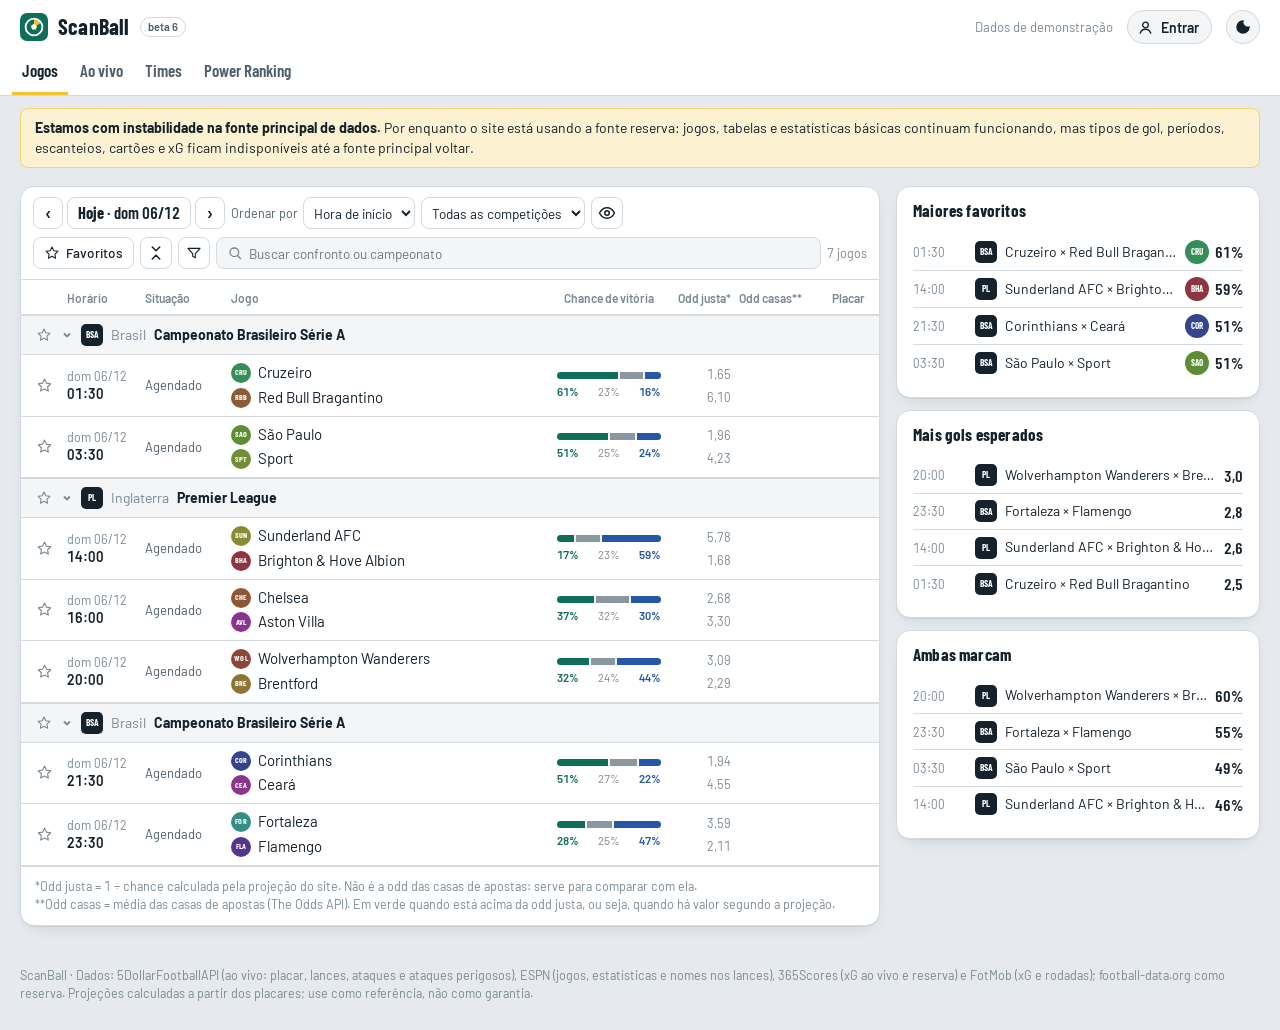
==== commit 158da990: "Add files via upload" ====
--- a/estatisticas-futebol/index.html
+++ b/estatisticas-futebol/index.html
@@ -17,7 +17,7 @@
   <div class="topo-linha">
     <a class="marca" href="#jogos" aria-label="ScanBall, ir para Jogos">
       <svg class="marca-icone" viewBox="0 0 32 32" aria-hidden="true"><rect width="32" height="32" rx="8" fill="#0F6E5A"/><path d="M16 16 L16.00 6.40 A9.6 9.6 0 0 1 24.31 11.20 Z" fill="#F2C230"/><circle cx="16" cy="16" r="9.6" fill="none" stroke="#fff" stroke-width="2.1"/><polygon points="16.00,12.40 19.42,14.89 18.12,18.91 13.88,18.91 12.58,14.89" fill="#fff"/></svg>
-      <span class="marca-nome">ScanBall</span><small class="versao">beta 5</small>
+      <span class="marca-nome">ScanBall</span><small class="versao">beta 6</small>
     </a>
     <div class="topo-meta" id="topo-meta"></div>
     <button class="botao-conta" id="conta" type="button" hidden></button>
@@ -35,7 +35,7 @@
 <div id="aviso"></div>
 <main id="app" tabindex="-1"></main>
 <footer class="rodape">
-  ScanBall · Dados: ESPN (jogos, estatísticas, placar e lances ao vivo), 365Scores (ataques e lances ao vivo) e FotMob (xG e rodadas); football-data.org como reserva. Projeções calculadas a partir dos placares; use como referência, não como garantia.
+  ScanBall · Dados: 5DollarFootballAPI (ao vivo: placar, lances, ataques e ataques perigosos), ESPN (jogos, estatísticas e nomes nos lances), 365Scores (xG ao vivo e reserva) e FotMob (xG e rodadas); football-data.org como reserva. Projeções calculadas a partir dos placares; use como referência, não como garantia.
 </footer>
 
 <!-- base principal: ESPN + FotMob (dados5.js). Se não carregar ou estiver parada há mais de 12 h, usa a football-data (reserva). -->
--- a/estatisticas-futebol/estilo.css
+++ b/estatisticas-futebol/estilo.css
@@ -820,7 +820,8 @@
 .pressao-engr[aria-expanded="true"] { color: var(--tinta); border-color: var(--tinta-3); }
 .pressao-config { border: 1px solid var(--linha); background: var(--superficie); border-radius: var(--raio-p); padding: 8px 10px; margin-bottom: 8px; display: grid; gap: 6px; }
 .pressao-config .pc-linha { display: flex; flex-wrap: wrap; align-items: center; gap: 6px; }
-.pressao-config .pc-linha > .sub { width: 58px; font-size: 12px; }
+.pressao-config .pc-linha > .sub:first-child { width: 58px; font-size: 12px; }
+.pressao-config .pc-linha > .sub:not(:first-child) { font-size: 12px; }
 .pressao-config p { margin: 0; font-size: 12px; }
 .pressao-config .chip { font-size: 13px; padding: 4px 10px; }
 /* faixas: 24px de marcas em cima (mandante), barras no meio, 24px embaixo (visitante) */
@@ -1122,3 +1123,23 @@
 .pressao-posse.mini .pp-barra { height: 4px; }
 .pressao-config .pc-chave input { flex: 1 1 220px; min-width: 0; height: 30px; padding: 0 10px; border-radius: 8px; border: 1px solid var(--linha); background: var(--cartao); color: inherit; font: inherit; font-size: 13px; }
 .pressao-config .pc-chave small { flex-basis: 100%; }
+
+/* ================================================================ rodapé do gráfico + informações técnicas */
+.pressao-rodape { display: flex; align-items: center; gap: 8px; margin-top: 6px; font-size: 12px; }
+.pressao-rodape .pressao-engr { font-size: 12px; }
+.pressao-dev { margin: 8px 0 0; padding: 8px 10px; border: 1px solid var(--linha); border-radius: 8px; background: var(--superficie); font-size: 12px;
+  display: grid; grid-template-columns: max-content minmax(0, 1fr); gap: 0 12px; }
+.pressao-dev .dv-l { display: contents; }
+.pressao-dev dt { color: var(--tinta-2); font-weight: 600; padding: 5px 0; border-top: 1px solid var(--linha); }
+.pressao-dev dd { margin: 0; padding: 5px 0; border-top: 1px solid var(--linha); color: var(--tinta); }
+.pressao-dev .dv-l:first-child dt, .pressao-dev .dv-l:first-child dd { border-top: 0; }
+@media (max-width: 560px) {
+  .pressao-dev { grid-template-columns: 1fr; }
+  .pressao-dev dd { border-top: 0; padding-top: 0; }
+}
+
+/* ================================================================ beta 6: barra viva, aviso de reserva, período das estatísticas */
+@media (prefers-reduced-motion: no-preference) { .pressao rect.p-atual { transition: y .9s ease, height .9s ease, fill .4s; } }
+.aviso-5d { margin: 4px 0 8px; padding: 6px 10px; border-radius: 8px; font-size: 12.5px; background: var(--superficie-2); border: 1px solid var(--linha); color: var(--tinta-2); }
+.est-per { display: flex; flex-wrap: wrap; gap: 6px; margin: 0 0 8px; }
+.est-per .chip { font-size: 12px; }
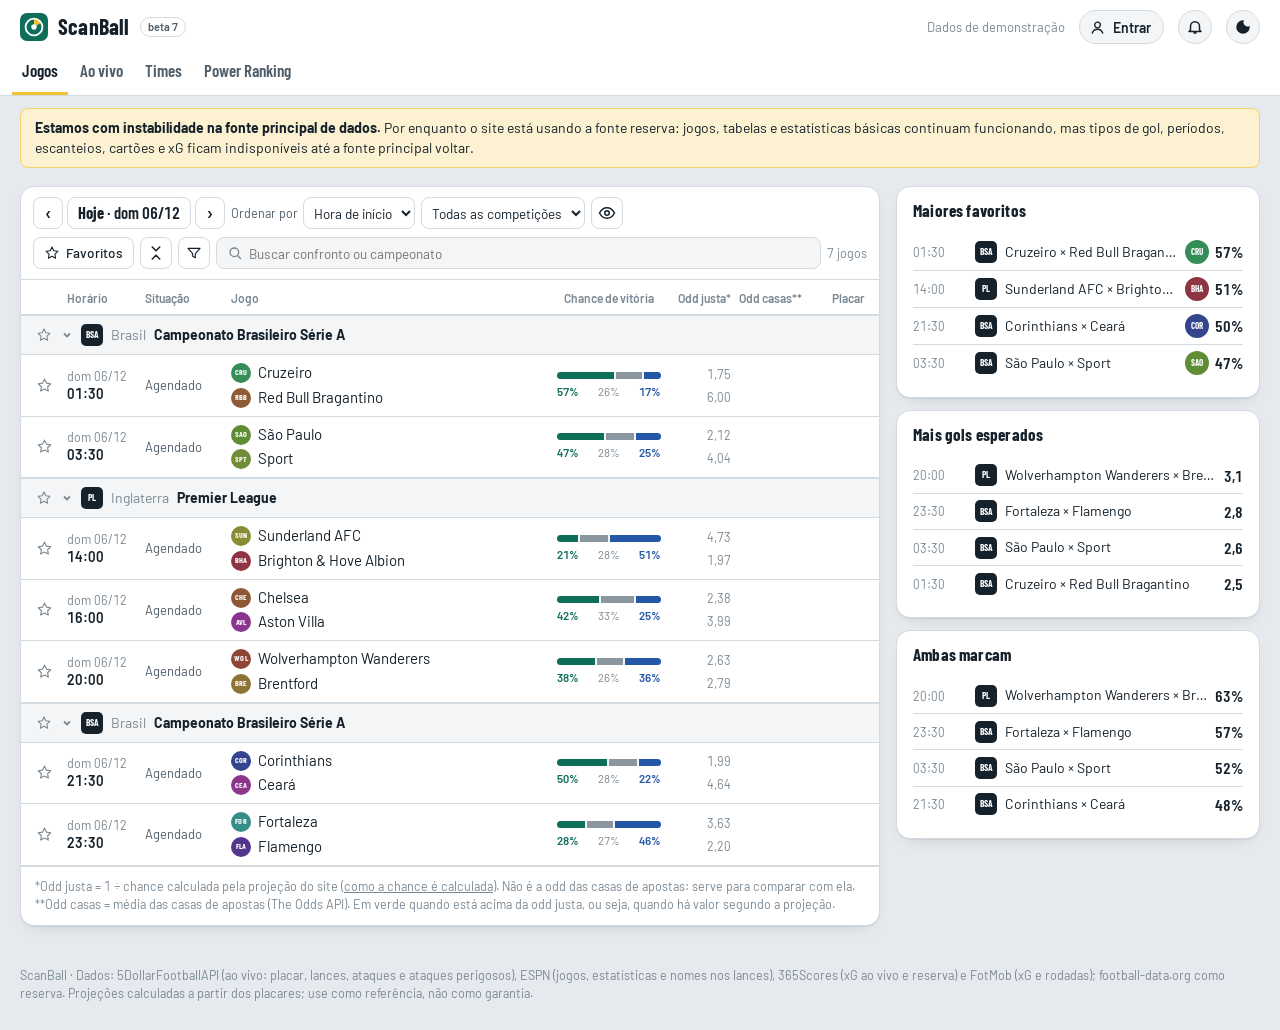
==== commit 1ff1616d: "Add files via upload" ====
--- a/estatisticas-futebol/index.html
+++ b/estatisticas-futebol/index.html
@@ -4,6 +4,11 @@
 <meta charset="utf-8">
 <meta name="viewport" content="width=device-width, initial-scale=1, viewport-fit=cover">
 <meta name="theme-color" content="#0F6E5A">
+<link rel="manifest" href="manifest.webmanifest">
+<link rel="apple-touch-icon" href="icone-apple-180.png">
+<meta name="apple-mobile-web-app-capable" content="yes">
+<meta name="mobile-web-app-capable" content="yes">
+<meta name="apple-mobile-web-app-title" content="ScanBall">
 <meta name="description" content="ScanBall: estatísticas, projeções e Power Ranking de futebol.">
 <title>ScanBall · Estatísticas de futebol</title>
 <link rel="preconnect" href="https://fonts.googleapis.com">
@@ -17,10 +22,14 @@
   <div class="topo-linha">
     <a class="marca" href="#jogos" aria-label="ScanBall, ir para Jogos">
       <svg class="marca-icone" viewBox="0 0 32 32" aria-hidden="true"><rect width="32" height="32" rx="8" fill="#0F6E5A"/><path d="M16 16 L16.00 6.40 A9.6 9.6 0 0 1 24.31 11.20 Z" fill="#F2C230"/><circle cx="16" cy="16" r="9.6" fill="none" stroke="#fff" stroke-width="2.1"/><polygon points="16.00,12.40 19.42,14.89 18.12,18.91 13.88,18.91 12.58,14.89" fill="#fff"/></svg>
-      <span class="marca-nome">ScanBall</span><small class="versao">beta 6</small>
+      <span class="marca-nome">ScanBall</span><small class="versao">beta 7</small>
     </a>
     <div class="topo-meta" id="topo-meta"></div>
+    <button class="botao-conta botao-instalar" id="instalar" type="button" hidden title="Instalar o ScanBall como app"><svg viewBox="0 0 24 24" width="16" height="16" aria-hidden="true"><path fill="currentColor" d="M11 4h2v8.6l3.3-3.3 1.4 1.4L12 16.4 6.3 10.7l1.4-1.4L11 12.6zM5 18h14v2H5z"/></svg><span class="conta-rot">Instalar app</span></button>
     <button class="botao-conta" id="conta" type="button" hidden></button>
+    <a class="botao-icone" id="link-avisos" href="#avisos" aria-label="Avisos e notificações" title="Avisos e notificações">
+      <svg viewBox="0 0 24 24" width="18" height="18" aria-hidden="true"><path d="M6 16V11a6 6 0 0 1 12 0v5l2 2H4z M10 20h4" fill="none" stroke="currentColor" stroke-width="2" stroke-linejoin="round"/></svg>
+    </a>
     <button class="botao-icone" id="tema" type="button" aria-label="Alternar tema claro e escuro" title="Tema">
       <svg viewBox="0 0 24 24" width="18" height="18" aria-hidden="true"><path fill="currentColor" d="M12 3a9 9 0 1 0 9 9c0-.5 0-1-.1-1.4A5.5 5.5 0 0 1 13.4 3.1 9 9 0 0 0 12 3z"/></svg>
     </button>
@@ -46,5 +55,15 @@
   if (!ok) document.write('<script src="dados.js?v=' + VER + '"><\/script>');
 })();</script>
 <script>["config.js", "contas.js", "aovivo.js", "dados-demo.js", "extra5d.js", "motor.js", "app.js"].forEach(function (f) { document.write('<script src="' + f + '?v=' + VER + '"><\/script>'); });</script>
+<script>
+// app instalável: service worker + botão "Instalar app" (aparece só quando o navegador permite instalar)
+(function () {
+  if ("serviceWorker" in navigator && (location.protocol === "https:" || location.hostname === "localhost")) window.addEventListener("load", function () { navigator.serviceWorker.register("sw.js").catch(function () {}); });
+  var pedido = null, bt = document.getElementById("instalar");
+  window.addEventListener("beforeinstallprompt", function (e) { e.preventDefault(); pedido = e; if (bt) bt.hidden = false; });
+  window.addEventListener("appinstalled", function () { pedido = null; if (bt) bt.hidden = true; });
+  if (bt) bt.addEventListener("click", function () { if (!pedido) return; pedido.prompt(); pedido.userChoice.finally(function () { pedido = null; bt.hidden = true; }); });
+})();
+</script>
 </body>
 </html>
--- a/estatisticas-futebol/estilo.css
+++ b/estatisticas-futebol/estilo.css
@@ -640,7 +640,7 @@
 @media (max-width: 640px) { .pf-grade { grid-template-columns: 1fr; } .pf-campo .alternar button { padding: 4px 9px; } }
 
 /* bolinha de quem marcou primeiro */
-.lista-lateral li { grid-template-columns: 44px minmax(0, 1fr) 18px 22px; }
+.lista-lateral li { grid-template-columns: 44px minmax(0, 1fr) 18px 26px 22px; }
 .bola { display: inline-grid; place-items: center; width: 18px; height: 18px; }
 .bola svg { display: block; }
 .lista-mini .res .bola { margin-right: 2px; }
@@ -949,7 +949,7 @@
   .esc-grade { grid-template-columns: 1fr; } .pressao-area { height: 156px; } .pressao-leg small { display: none; }
   .pressao-cab { flex-wrap: nowrap; } .pressao-cab > .sub { font-size: 12px; overflow: hidden; text-overflow: ellipsis; white-space: nowrap; min-width: 0; }
   .cj { width: 58px; } .cj-nome { max-width: 58px; font-size: 10.5px; }
-  .esc-tab th:nth-child(8), .esc-tab td:nth-child(8) { display: none; } .esc-tab td, .esc-tab th { padding: 5px 3px; }
+  .esc-tab .c-cg { display: none; } .esc-tab th.esq { white-space: normal; } .esc-tab td, .esc-tab th { padding: 5px 3px; }
   .selo-art, .selo-gar { font-size: 9.5px; padding: 1px 4px; }
   .pressao-eixo { font-size: 9.5px; }
 }
@@ -1143,3 +1143,119 @@
 .aviso-5d { margin: 4px 0 8px; padding: 6px 10px; border-radius: 8px; font-size: 12.5px; background: var(--superficie-2); border: 1px solid var(--linha); color: var(--tinta-2); }
 .est-per { display: flex; flex-wrap: wrap; gap: 6px; margin: 0 0 8px; }
 .est-per .chip { font-size: 12px; }
+
+/* ================================================================ gráfico de jogos passados */
+.graf-pass { display: inline-grid; place-items: center; width: 26px; height: 26px; padding: 0; border: 1px solid var(--linha); border-radius: 7px; background: transparent; color: var(--tinta-2); cursor: pointer; }
+.graf-pass:hover, .graf-pass:focus-visible { color: var(--casa); border-color: var(--casa); }
+.graf-pass-vazio { width: 26px; }
+.modal-graf { position: fixed; inset: 0; z-index: 60; display: grid; place-items: center; padding: 16px; background: rgba(5, 10, 18, .62); }
+.modal-graf[hidden] { display: none; }
+.mg-caixa { position: relative; width: min(860px, 100%); max-height: calc(100vh - 32px); overflow: auto; padding: 16px 16px 12px; border-radius: 14px; background: var(--fundo); border: 1px solid var(--linha); box-shadow: 0 18px 50px rgba(0, 0, 0, .45); }
+.mg-fechar { position: absolute; top: 10px; right: 10px; width: 34px; height: 34px; border-radius: 50%; border: 1px solid var(--linha); background: var(--superficie); color: var(--tinta); font-size: 15px; cursor: pointer; }
+.mg-cab { text-align: center; margin: 0 36px 10px; }
+.mg-cab h2 { margin: 2px 0; font-size: 18px; }
+.mg-msg { text-align: center; padding: 18px 0; }
+body.modal-aberto { overflow: hidden; }
+@media (max-width: 560px) { .modal-graf { padding: 8px; } .mg-caixa { padding: 12px 10px 10px; } .mg-cab h2 { font-size: 15px; } }
+
+/* espaço fixo dos avisos do gráfico (vazio quando não tem aviso) */
+.pressao-avisos:empty { display: none; }
+/* escalações antes do jogo: provável titular e titular nas últimas 5 */
+.esc-prov { font-size: 10.5px; color: var(--tinta-2); border: 1px dashed var(--linha); border-radius: 999px; padding: 0 5px; margin-left: 4px; white-space: nowrap; }
+.esc-tab td.t5-cheio { font-weight: 700; }
+/* ESPN fora com a 5Dollar em dia: aviso discreto */
+.aviso-fonte.aviso-leve { border-color: var(--linha); background: var(--superficie-2); color: var(--tinta-2); font-size: 12.5px; padding: 7px 12px; }
+/* página "como a chance é calculada" */
+.texto-modelo p, .texto-modelo li { line-height: 1.55; max-width: 72ch; }
+.texto-modelo ol { padding-left: 20px; }
+table.dados td.ok { color: var(--verde, #2BA672); font-weight: 600; }
+table.dados td.ruim { color: var(--vermelho, #D9534F); }
+/* avisos do ao vivo: ícone no minuto em que o aviso começou (no meio do gráfico) */
+.pressao .mk.mk-aviso { top: 50%; transform: translate(-50%, -50%); width: 17px; height: 17px; font-size: 10px; line-height: 17px; text-align: center;
+  border-radius: 50%; background: var(--superficie); box-shadow: 0 0 0 1.5px currentColor, 0 1px 4px rgba(0,0,0,.35); z-index: 3; }
+.pressao-mini .mk.mk-aviso { width: 14px; height: 14px; font-size: 8.5px; line-height: 14px; }
+.alerta-pressao.n3 { background: color-mix(in srgb, var(--cartao) 16%, var(--superficie)); border-color: var(--cartao); }
+.alerta-pressao.av-over { background: color-mix(in srgb, var(--vitoria, #2BA672) 13%, var(--superficie)); border-color: var(--vitoria, #2BA672); }
+.alerta-pressao small { color: var(--tinta-2); font-size: 12px; }
+.pv-filtros { margin: 0 0 12px; }
+.pv-filtros .chip small { color: var(--tinta-3); font-weight: 600; margin-left: 2px; }
+.pv-filtros .chip-zero:not([aria-pressed="true"]) { opacity: .6; }
+/* barras que rolam de lado: sombra nas pontas quando há mais coisa escondida; em PC, a barra fina aparece */
+.abas-jogo {
+  background:
+    linear-gradient(90deg, var(--superficie-2) 30%, transparent) left center / 36px 100% no-repeat local,
+    linear-gradient(-90deg, var(--superficie-2) 30%, transparent) right center / 36px 100% no-repeat local,
+    radial-gradient(farthest-side at 0 50%, rgba(0, 0, 0, .35), transparent) left center / 12px 100% no-repeat scroll,
+    radial-gradient(farthest-side at 100% 50%, rgba(0, 0, 0, .35), transparent) right center / 12px 100% no-repeat scroll,
+    var(--superficie-2);
+}
+.arrastando { cursor: grabbing; user-select: none; }
+.arrastando * { cursor: grabbing; }
+@media (hover: hover) and (pointer: fine) {
+  .abas-jogo, .abas { scrollbar-width: thin; scrollbar-color: var(--linha) transparent; }
+  .abas-jogo::-webkit-scrollbar, .abas::-webkit-scrollbar { display: block; height: 5px; }
+  .abas-jogo::-webkit-scrollbar-thumb, .abas::-webkit-scrollbar-thumb { background: var(--linha); border-radius: 3px; }
+}
+.alerta-pressao.av-meu { background: color-mix(in srgb, var(--casa) 12%, var(--superficie)); border-style: dashed; }
+/* página de avisos e notificações */
+.tela-avisos h3 { margin: 18px 0 4px; font-size: 16px; }
+.tela-avisos h3:first-child { margin-top: 0; }
+.tela-avisos h4 { margin: 0 0 6px; font-size: 13px; color: var(--tinta-2); }
+.av-tipos { display: grid; grid-template-columns: repeat(auto-fit, minmax(240px, 1fr)); gap: 8px; margin-top: 8px; }
+.av-tipo { display: flex; gap: 10px; align-items: flex-start; padding: 10px 12px; border: 1px solid var(--linha); border-radius: var(--raio-p); background: var(--superficie-2); cursor: pointer; }
+.av-tipo input { margin-top: 3px; width: 18px; height: 18px; flex: none; }
+.av-tipo .alerta-ic { font-size: 18px; }
+.av-tipo small { display: block; color: var(--tinta-2); font-size: 12.5px; margin-top: 2px; }
+.meu-av { border: 1px dashed var(--linha); border-radius: var(--raio-p); padding: 10px 12px; margin: 10px 0; background: var(--superficie-2); }
+.meu-cab { display: flex; flex-wrap: wrap; align-items: center; gap: 8px 12px; }
+.meu-cab .meu-nome { flex: 1 1 200px; min-width: 0; height: 36px; padding: 0 10px; border: 1px solid var(--linha); border-radius: var(--raio-p); background: var(--superficie); color: var(--tinta); font: inherit; font-weight: 600; }
+.meu-apagar { display: flex; align-items: center; gap: 6px; font-size: 13px; }
+.meu-conds { list-style: none; margin: 10px 0 8px; padding: 0; display: flex; flex-direction: column; gap: 6px; }
+.meu-conds li { display: flex; flex-wrap: wrap; align-items: center; gap: 6px 10px; padding: 8px 10px; border: 1px solid var(--linha); border-radius: var(--raio-p); background: var(--superficie); }
+.meu-rot { font-weight: 600; min-width: 130px; }
+.meu-campos { display: flex; flex-wrap: wrap; align-items: center; gap: 6px; flex: 1; min-width: 0; }
+.meu-campos select, .meu-campos input, .meu-pe select { height: 34px; border: 1px solid var(--linha); border-radius: var(--raio-p); background: var(--superficie-2); color: var(--tinta); font: inherit; padding: 0 6px; }
+.meu-conds .remover { margin-left: auto; width: 34px; height: 34px; border: 1px solid var(--linha); background: var(--superficie-2); border-radius: var(--raio-p); color: var(--tinta-2); cursor: pointer; }
+.meu-pe { display: flex; flex-wrap: wrap; align-items: center; gap: 8px 12px; }
+.notif-status { display: flex; flex-wrap: wrap; align-items: center; gap: 8px 12px; margin: 8px 0 12px; padding: 10px 12px; border: 1px solid var(--linha); border-radius: var(--raio-p); background: var(--superficie-2); }
+.notif-status > span { flex: 1 1 260px; }
+.notif-grade { display: grid; grid-template-columns: repeat(auto-fit, minmax(220px, 1fr)); gap: 12px 20px; }
+.notif-grade .check { display: flex; align-items: center; gap: 8px; min-height: 32px; }
+.botao-primario { background: var(--tinta) !important; color: var(--superficie) !important; border-color: var(--tinta) !important; }
+.chip-link { text-decoration: none; color: var(--tinta-2); }
+/* quadrinhos de notificação (com o site na tela) */
+.toasts { position: fixed; right: 16px; bottom: 16px; z-index: 50; display: flex; flex-direction: column; gap: 8px; max-width: min(360px, calc(100vw - 32px)); }
+.toast { display: flex; flex-direction: column; gap: 2px; text-align: left; padding: 10px 14px; border-radius: var(--raio-p); border: 1px solid var(--linha); background: var(--superficie); color: var(--tinta); box-shadow: 0 10px 30px rgba(0,0,0,.35); font: inherit; font-size: 13.5px; cursor: pointer; }
+.toast span { color: var(--tinta-2); font-size: 13px; }
+@media (prefers-reduced-motion: no-preference) { .toast { animation: toast-entra .25s ease-out; } @keyframes toast-entra { from { transform: translateY(12px); opacity: 0; } to { transform: none; opacity: 1; } } }
+#link-avisos { color: var(--tinta); text-decoration: none; }
+@media (max-width: 420px) { #link-avisos + .botao-icone { margin-left: 0; } }
+@media (max-width: 560px) {
+  .meu-conds li { display: grid; grid-template-columns: minmax(0, 1fr) 34px; }
+  .meu-rot { min-width: 0; }
+  .meu-conds .remover { grid-column: 2; grid-row: 1; margin-left: 0; }
+  .meu-campos { grid-column: 1 / -1; }
+}
+/* criador de filtros */
+.pf-conds { display: flex; flex-direction: column; gap: 8px; border-top: 1px solid var(--linha); padding-top: 10px; }
+.pf-conds-cab { display: flex; flex-wrap: wrap; align-items: baseline; gap: 4px 10px; }
+.cond.cond-frase { display: grid; grid-template-columns: minmax(0, 2.2fr) minmax(110px, .8fr) minmax(110px, .8fr) 36px; align-items: center; gap: 6px; margin: 0; background: var(--superficie); }
+.cond-frase select, .cond-frase input { min-width: 0; width: 100%; height: 36px; box-sizing: border-box; }
+.cond-val { display: flex; align-items: center; gap: 4px; }
+.cond-frase .remover { height: 36px; }
+.pf-teste { display: flex; flex-wrap: wrap; align-items: center; gap: 8px 14px; padding: 10px 12px; border-radius: var(--raio-p); background: var(--superficie); border: 1px solid var(--linha); font-size: 13.5px; }
+.pf-teste-merc { display: flex; align-items: center; gap: 6px; font-weight: 600; font-size: 13px; }
+.pf-teste-merc select { height: 34px; border: 1px solid var(--linha); border-radius: var(--raio-p); background: var(--superficie-2); color: var(--tinta); font: inherit; }
+#f-teste-res { flex: 1 1 280px; }
+.campo-nome { height: 34px; min-width: 0; width: 170px; padding: 0 10px; border: 1px solid var(--linha); border-radius: var(--raio-p); background: var(--superficie); color: var(--tinta); font: inherit; }
+.salvo-chip.apagando { gap: 6px; }
+.salvo-chip button[aria-pressed="true"] { font-weight: 700; }
+.pf-msg:empty { display: none; }
+@media (max-width: 640px) {
+  .cond.cond-frase { grid-template-columns: minmax(0, 1fr) minmax(0, 1fr) 36px; }
+  .cond-frase select[data-campo="sm"] { grid-column: 1 / -1; }
+  .campo-nome { flex: 1 1 100%; width: auto; }
+}
+.pf-botoes { flex-wrap: wrap; } .pf-botoes .botao-q { white-space: nowrap; }
+.tabela-modelo td.esq { white-space: normal; min-width: 150px; }
+.tabela-modelo td small { white-space: normal; }
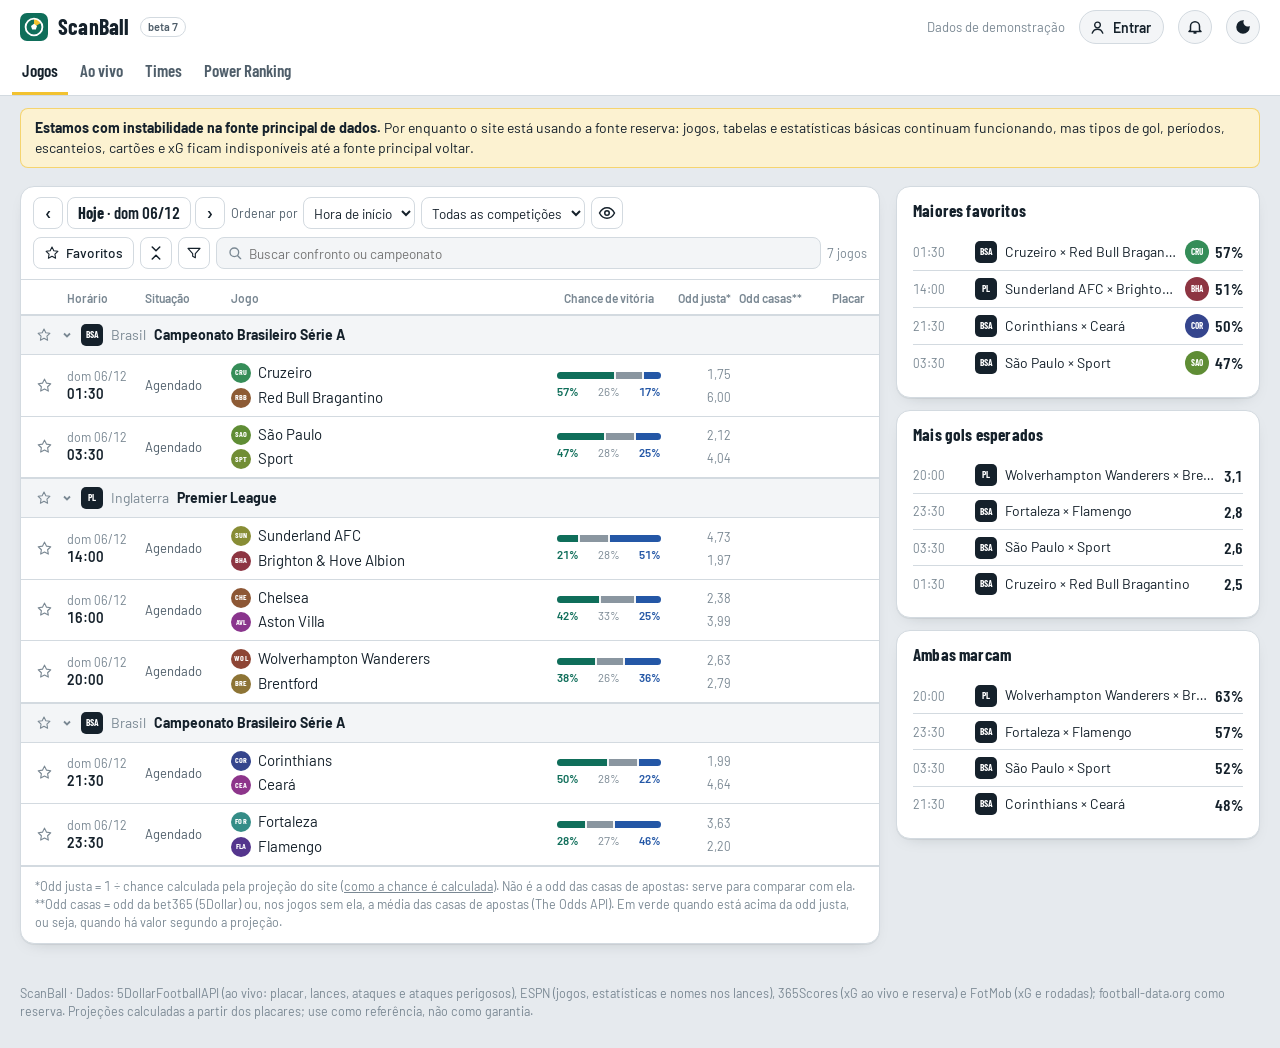
==== commit 4c30ff35: "Add files via upload" ====
--- a/estatisticas-futebol/index.html
+++ b/estatisticas-futebol/index.html
@@ -14,7 +14,13 @@
 <link rel="preconnect" href="https://fonts.googleapis.com">
 <link rel="preconnect" href="https://fonts.gstatic.com" crossorigin>
 <link href="https://fonts.googleapis.com/css2?family=Barlow+Condensed:wght@500;600;700&family=Barlow:wght@400;500;600&display=swap" rel="stylesheet">
-<script>window.VER = Math.floor(Date.now() / 120000); document.write('<link rel="stylesheet" href="estilo.css?v=' + VER + '">');</script>
+<script>
+// versões: o robô do GitHub troca __VC__ (código: muda só quando um arquivo do site muda) e __VD__ (dados: a cada
+// atualização). Assim o navegador guarda o código e só baixa de novo o que mudou. Fora do GitHub, vale o relógio.
+window.VER_C = "__VC__"; window.VER_D = "__VD__";
+if (window.VER_C.indexOf("__") === 0) window.VER_C = window.VER_D = String(Math.floor(Date.now() / 120000));
+window.VER = window.VER_D;
+document.write('<link rel="stylesheet" href="estilo.css?v=' + VER_C + '">');</script>
 <link rel="icon" href="data:image/svg+xml,%3Csvg xmlns='http://www.w3.org/2000/svg' viewBox='0 0 32 32'%3E%3Crect width='32' height='32' rx='8' fill='%230F6E5A'/%3E%3Cpath d='M16 16 L16.00 6.40 A9.6 9.6 0 0 1 24.31 11.20 Z' fill='%23F2C230'/%3E%3Ccircle cx='16' cy='16' r='9.6' fill='none' stroke='%23fff' stroke-width='2.1'/%3E%3Cpolygon points='16.00,12.40 19.42,14.89 18.12,18.91 13.88,18.91 12.58,14.89' fill='%23fff'/%3E%3C/svg%3E">
 </head>
 <body>
@@ -48,13 +54,18 @@
 </footer>
 
 <!-- base principal: ESPN + FotMob (dados5.js). Se não carregar ou estiver parada há mais de 12 h, usa a football-data (reserva). -->
-<script>window.DADOS5_TENTOU = true; document.write('<script src="dados5.js?v=' + VER + '"><\/script>');</script>
+<script>window.DADOS5_TENTOU = true; document.write('<script src="dados5.js?v=' + VER_D + '"><\/script>');</script>
 <script>(function () {
   var d = window.DADOS5, ok = !!(d && d.competicoes && Object.keys(d.competicoes).length && d.ok_em && (Date.now() - Date.parse(d.ok_em) < 12 * 3600e3));
   window.DADOS5_OK = ok;
-  if (!ok) document.write('<script src="dados.js?v=' + VER + '"><\/script>');
+  if (!ok) document.write('<script src="dados.js?v=' + VER_D + '"><\/script>');
 })();</script>
-<script>["config.js", "contas.js", "aovivo.js", "dados-demo.js", "extra5d.js", "motor.js", "app.js"].forEach(function (f) { document.write('<script src="' + f + '?v=' + VER + '"><\/script>'); });</script>
+<script>(function () {
+  // dados de demonstração só quando não há dados de verdade (economiza ~150 KB em cada visita)
+  var semDados = !window.DADOS5_OK && !(window.DADOS && window.DADOS.competicoes);
+  var cod = ["config.js", "contas.js", "aovivo.js"].concat(semDados ? ["dados-demo.js"] : [], ["extra5d.js", "motor.js", "app.js"]);
+  cod.forEach(function (f) { document.write('<script src="' + f + '?v=' + (f === "extra5d.js" ? VER_D : VER_C) + '"><\/script>'); });
+})();</script>
 <script>
 // app instalável: service worker + botão "Instalar app" (aparece só quando o navegador permite instalar)
 (function () {
--- a/estatisticas-futebol/estilo.css
+++ b/estatisticas-futebol/estilo.css
@@ -1259,3 +1259,15 @@
 .pf-botoes { flex-wrap: wrap; } .pf-botoes .botao-q { white-space: nowrap; }
 .tabela-modelo td.esq { white-space: normal; min-width: 150px; }
 .tabela-modelo td small { white-space: normal; }
+/* trocar os ícones dos avisos */
+.av-tipo label { flex: 1; cursor: pointer; }
+.botao-ic { flex: none; width: 40px; height: 40px; border-radius: var(--raio-p); border: 1px solid var(--linha); background: var(--superficie); font-size: 20px; line-height: 1; cursor: pointer; display: inline-flex; align-items: center; justify-content: center; padding: 0; }
+.botao-ic:hover { border-color: var(--tinta-2); }
+.seletor-ic { margin: 10px 0; padding: 12px; border: 1px solid var(--linha); border-radius: var(--raio-p); background: var(--superficie); }
+.seletor-ic-cab { display: flex; flex-wrap: wrap; align-items: center; gap: 8px; margin-bottom: 10px; }
+.seletor-ic-cab b { margin-right: auto; }
+.seletor-ic-grade { display: grid; grid-template-columns: repeat(auto-fill, minmax(44px, 1fr)); gap: 6px; }
+.seletor-ic-grade button { height: 44px; font-size: 22px; border-radius: var(--raio-p); border: 1px solid var(--linha); background: var(--superficie-2); cursor: pointer; padding: 0; }
+.seletor-ic-grade button[aria-pressed="true"] { border: 2px solid var(--tinta); background: var(--superficie); }
+.seletor-ic-outro { display: flex; align-items: center; gap: 8px; margin-top: 10px; font-size: 13px; }
+.seletor-ic-outro input { width: 120px; height: 34px; padding: 0 8px; border: 1px solid var(--linha); border-radius: var(--raio-p); background: var(--superficie-2); color: var(--tinta); font: inherit; font-size: 18px; }
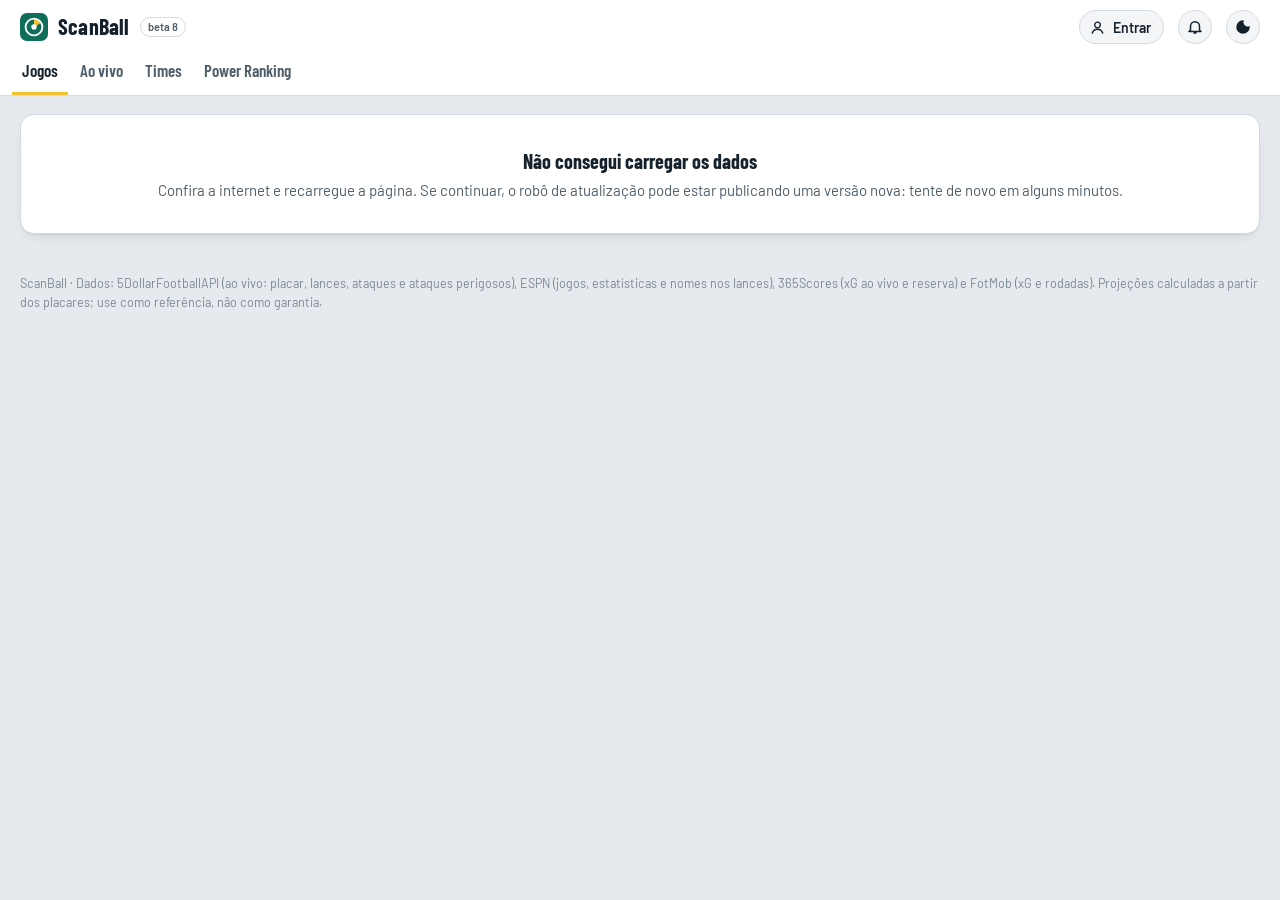
==== commit 2c3b0175: "Add files via upload" ====
--- a/estatisticas-futebol/index.html
+++ b/estatisticas-futebol/index.html
@@ -28,7 +28,7 @@
   <div class="topo-linha">
     <a class="marca" href="#jogos" aria-label="ScanBall, ir para Jogos">
       <svg class="marca-icone" viewBox="0 0 32 32" aria-hidden="true"><rect width="32" height="32" rx="8" fill="#0F6E5A"/><path d="M16 16 L16.00 6.40 A9.6 9.6 0 0 1 24.31 11.20 Z" fill="#F2C230"/><circle cx="16" cy="16" r="9.6" fill="none" stroke="#fff" stroke-width="2.1"/><polygon points="16.00,12.40 19.42,14.89 18.12,18.91 13.88,18.91 12.58,14.89" fill="#fff"/></svg>
-      <span class="marca-nome">ScanBall</span><small class="versao">beta 7</small>
+      <span class="marca-nome">ScanBall</span><small class="versao">beta 8</small>
     </a>
     <div class="topo-meta" id="topo-meta"></div>
     <button class="botao-conta botao-instalar" id="instalar" type="button" hidden title="Instalar o ScanBall como app"><svg viewBox="0 0 24 24" width="16" height="16" aria-hidden="true"><path fill="currentColor" d="M11 4h2v8.6l3.3-3.3 1.4 1.4L12 16.4 6.3 10.7l1.4-1.4L11 12.6zM5 18h14v2H5z"/></svg><span class="conta-rot">Instalar app</span></button>
@@ -50,22 +50,14 @@
 <div id="aviso"></div>
 <main id="app" tabindex="-1"></main>
 <footer class="rodape">
-  ScanBall · Dados: 5DollarFootballAPI (ao vivo: placar, lances, ataques e ataques perigosos), ESPN (jogos, estatísticas e nomes nos lances), 365Scores (xG ao vivo e reserva) e FotMob (xG e rodadas); football-data.org como reserva. Projeções calculadas a partir dos placares; use como referência, não como garantia.
+  ScanBall · Dados: 5DollarFootballAPI (ao vivo: placar, lances, ataques e ataques perigosos), ESPN (jogos, estatísticas e nomes nos lances), 365Scores (xG ao vivo e reserva) e FotMob (xG e rodadas). Projeções calculadas a partir dos placares; use como referência, não como garantia.
 </footer>
 
-<!-- base principal: ESPN + FotMob (dados5.js). Se não carregar ou estiver parada há mais de 12 h, usa a football-data (reserva). -->
-<script>window.DADOS5_TENTOU = true; document.write('<script src="dados5.js?v=' + VER_D + '"><\/script>');</script>
-<script>(function () {
-  var d = window.DADOS5, ok = !!(d && d.competicoes && Object.keys(d.competicoes).length && d.ok_em && (Date.now() - Date.parse(d.ok_em) < 12 * 3600e3));
-  window.DADOS5_OK = ok;
-  if (!ok) document.write('<script src="dados.js?v=' + VER_D + '"><\/script>');
-})();</script>
-<script>(function () {
-  // dados de demonstração só quando não há dados de verdade (economiza ~150 KB em cada visita)
-  var semDados = !window.DADOS5_OK && !(window.DADOS && window.DADOS.competicoes);
-  var cod = ["config.js", "contas.js", "aovivo.js"].concat(semDados ? ["dados-demo.js"] : [], ["extra5d.js", "motor.js", "app.js"]);
-  cod.forEach(function (f) { document.write('<script src="' + f + '?v=' + (f === "extra5d.js" ? VER_D : VER_C) + '"><\/script>'); });
-})();</script>
+<!-- base do site: dados5.js (ESPN + FotMob), depois o código -->
+<script>document.write('<script src="dados5.js?v=' + VER_D + '"><\/script>');
+["config.js", "contas.js", "aovivo.js", "extra5d.js", "motor.js", "app.js"].forEach(function (f) {
+  document.write('<script src="' + f + '?v=' + (f === "extra5d.js" ? VER_D : VER_C) + '"><\/script>');
+});</script>
 <script>
 // app instalável: service worker + botão "Instalar app" (aparece só quando o navegador permite instalar)
 (function () {
--- a/estatisticas-futebol/estilo.css
+++ b/estatisticas-futebol/estilo.css
@@ -146,10 +146,8 @@
 .dia { flex: none; border: 1px solid var(--linha); background: var(--superficie); border-radius: var(--raio-p); padding: 4px 9px; text-align: center; cursor: pointer; min-width: 52px; }
 .dia small { display: block; font-size: 11px; color: var(--tinta-3); }
 .dia b { font-family: var(--fonte-titulo); font-size: 17px; font-weight: 600; }
-.dia .qtd { display: block; font-size: 10.5px; color: var(--tinta-3); }
 .dia[aria-pressed="true"] { border-color: var(--tinta); box-shadow: inset 0 -3px 0 var(--cartao); }
 .dia[aria-pressed="true"] small { color: var(--tinta-2); }
-.filtro-comp { padding: 0 12px 10px; }
 .grupo-comp { display: flex; align-items: center; gap: 8px; padding: 10px 14px 4px; font-weight: 600; font-size: 13.5px; color: var(--tinta-2); }
 .jogo-linha {
   display: grid; grid-template-columns: 46px 1fr auto; gap: 10px; align-items: center; width: 100%;
@@ -164,9 +162,6 @@
 .jogo-times .venc { font-weight: 600; }
 .jogo-placar { text-align: right; font-family: var(--fonte-titulo); font-size: 17px; font-weight: 600; line-height: 1.32; }
 .jogo-placar small { display: block; font-family: var(--fonte); font-size: 11px; color: var(--tinta-3); font-weight: 400; }
-.mini-prob { width: 74px; }
-.mini-prob .barra3 { height: 6px; }
-.mini-prob small { display: flex; justify-content: space-between; font-size: 11px; color: var(--tinta-3); margin-top: 3px; }
 
 /* barra 1X2 */
 .barra3 { display: flex; height: 12px; border-radius: 999px; overflow: hidden; background: var(--superficie-2); gap: 2px; }
@@ -185,8 +180,6 @@
 .placar-num { font-family: var(--fonte-titulo); font-size: 52px; font-weight: 700; line-height: 1; letter-spacing: .02em; }
 .placar-num .sep { color: var(--tinta-3); font-weight: 500; margin: 0 6px; }
 .placar-hora { font-family: var(--fonte-titulo); font-size: 36px; font-weight: 700; line-height: 1; }
-.selo { display: inline-block; margin-top: 8px; font-size: 12px; padding: 2px 9px; border-radius: 999px; background: var(--superficie-2); color: var(--tinta-2); border: 1px solid var(--linha); }
-.selo.vivo { color: #fff; background: var(--derrota); border-color: var(--derrota); }
 
 .proj-1x2 { display: grid; grid-template-columns: repeat(3, 1fr); gap: 8px; margin-top: 10px; }
 .proj-1x2 div { text-align: center; }
@@ -204,24 +197,7 @@
 .placares .pl b { font-family: var(--fonte-titulo); font-size: 16px; margin-right: 5px; }
 
 /* duelo: barras espelhadas a partir do centro */
-.duelo-legenda { display: grid; grid-template-columns: 1fr auto 1fr; align-items: center; gap: 10px; font-size: 13px; font-weight: 600; padding-bottom: 6px; }
-.duelo-legenda .c { color: var(--casa); }
-.duelo-legenda .f { color: var(--fora); text-align: right; }
-.duelo-secao { font-family: var(--fonte-titulo); font-size: 15px; font-weight: 600; color: var(--tinta-3); text-align: center; padding: 12px 0 2px; }
-.duelo-linha { display: grid; grid-template-columns: 52px 1fr minmax(124px, 172px) 1fr 52px; align-items: center; gap: 8px; padding: 4px 0; }
-.duelo-linha .v { font-weight: 600; font-size: 14.5px; }
-.duelo-linha .v.c { text-align: left; }
-.duelo-linha .v.f { text-align: right; }
-.duelo-linha .rot { text-align: center; font-size: 13px; color: var(--tinta-2); line-height: 1.2; }
-.duelo-trilho { height: 10px; background: var(--superficie-2); border-radius: 999px; overflow: hidden; display: flex; }
-.duelo-trilho.c { justify-content: flex-end; }
-.duelo-trilho span { display: block; height: 100%; border-radius: 999px; }
-.duelo-trilho.c span { background: var(--casa); }
-.duelo-trilho.f span { background: var(--fora); }
-.duelo-linha .melhor { color: var(--tinta); }
-.duelo-linha .pior { color: var(--tinta-3); font-weight: 500; }
-
-.dupla { display: grid; grid-template-columns: 1fr 1fr; gap: 14px; }
+
 .lista-mini { list-style: none; margin: 0; padding: 0; }
 .lista-mini li { display: grid; grid-template-columns: 54px 22px 1fr auto; gap: 8px; align-items: center; padding: 6px 0; border-bottom: 1px solid var(--linha); font-size: 14px; }
 .lista-mini li:last-child { border-bottom: 0; }
@@ -310,10 +286,6 @@
   .placar-num { font-size: 40px; }
   .placar-hora { font-size: 28px; }
   .placar-centro { min-width: 84px; }
-  .duelo-linha { grid-template-columns: 40px 1fr 104px 1fr 40px; gap: 5px; }
-  .duelo-linha .rot { font-size: 12px; }
-  .duelo-linha .v { font-size: 13.5px; }
-  .dupla { grid-template-columns: 1fr; }
   .numeros { margin-left: 0; gap: 16px; }
   .time-cab h1 { font-size: 27px; }
   .ocultar-celular { display: none; }
@@ -321,11 +293,11 @@
   table.dados th, table.dados td { padding: 7px 5px; }
 }
 @media (prefers-reduced-motion: no-preference) {
-  .duelo-trilho span, .barra3 span { transition: width .35s ease; }
+  .barra3 span { transition: width .35s ease; }
 }
 
 /* evita que listas roláveis alarguem a página */
-.jogos-grade > *, .filtros-grade > *, .lado-a-lado > *, .dupla > *, .placar-grade > * { min-width: 0; }
+.jogos-grade > *, .filtros-grade > *, .lado-a-lado > *, .placar-grade > * { min-width: 0; }
 .chips, .dias { max-width: 100%; }
 #escolher-dia { padding: 4px 8px; max-width: 150px; }
 .topo-meta { min-width: 0; overflow: hidden; text-overflow: ellipsis; white-space: nowrap; }
@@ -336,8 +308,6 @@
   .topo-linha { gap: 8px; }
 }
 @media (max-width: 640px) {
-  .duelo-linha .forma { gap: 2px; }
-  .duelo-linha .forma i { width: 15px; height: 15px; font-size: 9.5px; border-radius: 3px; }
 }
 @media (max-width: 420px) {
   .topo-meta { display: none; }
@@ -1121,8 +1091,6 @@
 .pressao-posse.vazio { display: flex; justify-content: center; gap: 6px; }
 .pressao-posse.mini { margin: 2px 2px 0; font-size: 12px; gap: 2px 8px; }
 .pressao-posse.mini .pp-barra { height: 4px; }
-.pressao-config .pc-chave input { flex: 1 1 220px; min-width: 0; height: 30px; padding: 0 10px; border-radius: 8px; border: 1px solid var(--linha); background: var(--cartao); color: inherit; font: inherit; font-size: 13px; }
-.pressao-config .pc-chave small { flex-basis: 100%; }
 
 /* ================================================================ rodapé do gráfico + informações técnicas */
 .pressao-rodape { display: flex; align-items: center; gap: 8px; margin-top: 6px; font-size: 12px; }
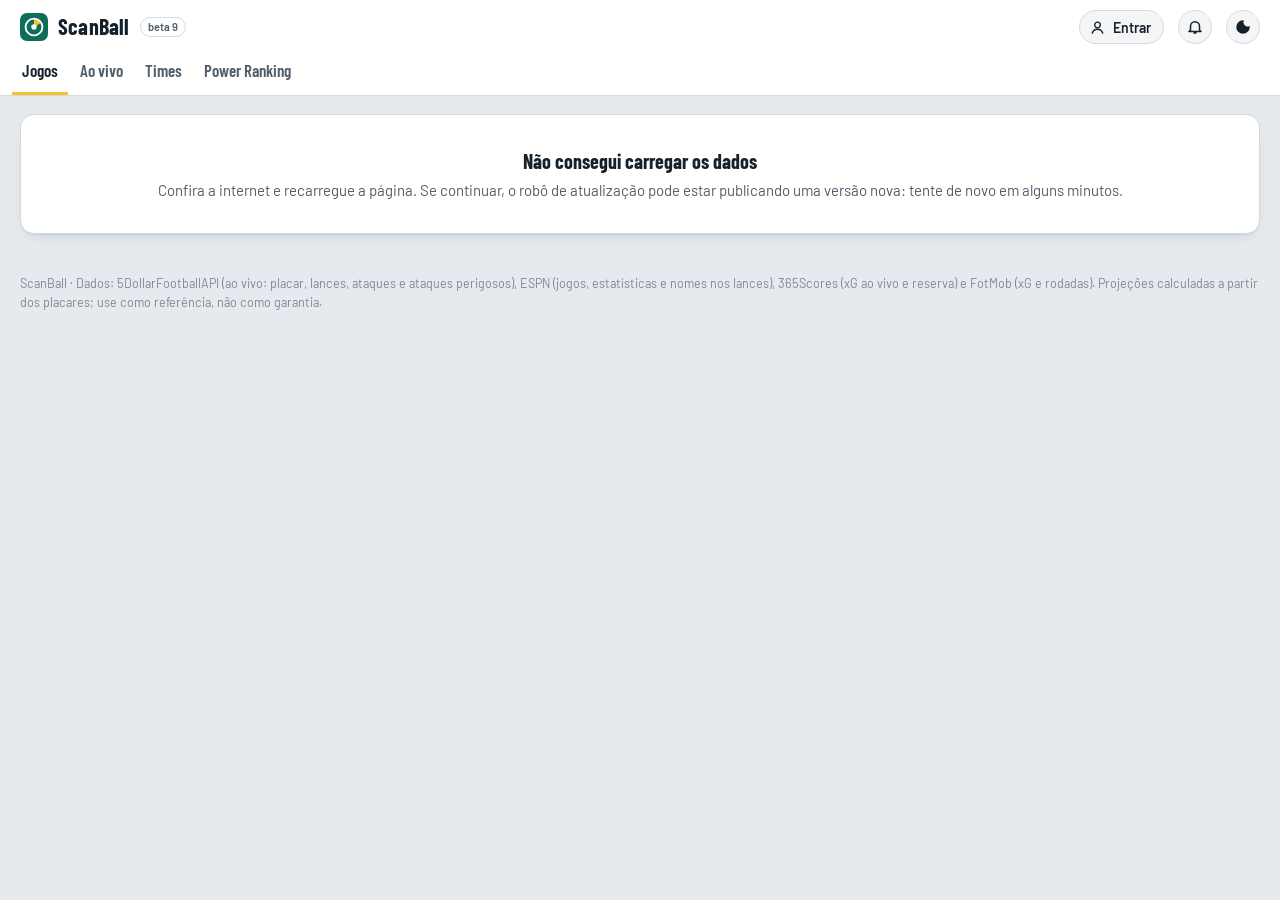
==== commit 0175d0d2: "Add files via upload" ====
--- a/estatisticas-futebol/index.html
+++ b/estatisticas-futebol/index.html
@@ -28,7 +28,7 @@
   <div class="topo-linha">
     <a class="marca" href="#jogos" aria-label="ScanBall, ir para Jogos">
       <svg class="marca-icone" viewBox="0 0 32 32" aria-hidden="true"><rect width="32" height="32" rx="8" fill="#0F6E5A"/><path d="M16 16 L16.00 6.40 A9.6 9.6 0 0 1 24.31 11.20 Z" fill="#F2C230"/><circle cx="16" cy="16" r="9.6" fill="none" stroke="#fff" stroke-width="2.1"/><polygon points="16.00,12.40 19.42,14.89 18.12,18.91 13.88,18.91 12.58,14.89" fill="#fff"/></svg>
-      <span class="marca-nome">ScanBall</span><small class="versao">beta 8</small>
+      <span class="marca-nome">ScanBall</span><small class="versao">beta 9</small>
     </a>
     <div class="topo-meta" id="topo-meta"></div>
     <button class="botao-conta botao-instalar" id="instalar" type="button" hidden title="Instalar o ScanBall como app"><svg viewBox="0 0 24 24" width="16" height="16" aria-hidden="true"><path fill="currentColor" d="M11 4h2v8.6l3.3-3.3 1.4 1.4L12 16.4 6.3 10.7l1.4-1.4L11 12.6zM5 18h14v2H5z"/></svg><span class="conta-rot">Instalar app</span></button>
--- a/estatisticas-futebol/estilo.css
+++ b/estatisticas-futebol/estilo.css
@@ -1002,7 +1002,7 @@
 @media (max-width: 640px) { .radar-grade { grid-template-columns: 1fr; } }
 
 /* botão e modo "janela pequena" */
-.vivo-acoes { display: flex; justify-content: flex-end; margin: -2px 0 8px; }
+.vivo-acoes { display: flex; justify-content: flex-end; gap: 8px; margin: -2px 0 8px; }
 .botao-janela { display: inline-flex; align-items: center; gap: 5px; border: 1px solid var(--linha); background: var(--superficie); color: var(--tinta-2); border-radius: 999px; padding: 4px 10px; font: 600 13px var(--fonte); cursor: pointer; }
 .botao-janela:hover { color: var(--tinta); border-color: var(--tinta-3); }
 .botao-janela.so-icone { padding: 4px 6px; margin-left: 6px; }
@@ -1192,6 +1192,7 @@
 .botao-primario { background: var(--tinta) !important; color: var(--superficie) !important; border-color: var(--tinta) !important; }
 .chip-link { text-decoration: none; color: var(--tinta-2); }
 /* quadrinhos de notificação (com o site na tela) */
+.aviso-versao { position: fixed; left: 50%; bottom: 16px; transform: translateX(-50%); z-index: 60; display: flex; align-items: center; gap: 12px; padding: 10px 12px 10px 16px; border-radius: var(--raio-p); border: 1px solid var(--linha); background: var(--superficie); color: var(--tinta); box-shadow: 0 10px 30px rgba(0,0,0,.35); font-size: 14px; max-width: calc(100vw - 32px); }
 .toasts { position: fixed; right: 16px; bottom: 16px; z-index: 50; display: flex; flex-direction: column; gap: 8px; max-width: min(360px, calc(100vw - 32px)); }
 .toast { display: flex; flex-direction: column; gap: 2px; text-align: left; padding: 10px 14px; border-radius: var(--raio-p); border: 1px solid var(--linha); background: var(--superficie); color: var(--tinta); box-shadow: 0 10px 30px rgba(0,0,0,.35); font: inherit; font-size: 13.5px; cursor: pointer; }
 .toast span { color: var(--tinta-2); font-size: 13px; }
@@ -1239,3 +1240,143 @@
 .seletor-ic-grade button[aria-pressed="true"] { border: 2px solid var(--tinta); background: var(--superficie); }
 .seletor-ic-outro { display: flex; align-items: center; gap: 8px; margin-top: 10px; font-size: 13px; }
 .seletor-ic-outro input { width: 120px; height: 34px; padding: 0 8px; border: 1px solid var(--linha); border-radius: var(--raio-p); background: var(--superficie-2); color: var(--tinta); font: inherit; font-size: 18px; }
+
+/* ---------- Radar ScanBall (beta) */
+.botao-radar small { font-size: 10px; font-weight: 700; text-transform: uppercase; letter-spacing: .04em; color: var(--derrota); }
+.botao-radar { color: var(--tinta); }
+/* o radar tem cara própria (escura, tipo placar de estádio) e ocupa a janela inteira:
+   larga = lance a lance e estatísticas lado a lado; estreita = um embaixo do outro */
+html.modo-radar, .modo-radar body { height: 100%; margin: 0; overflow: hidden; background: #0C1814; }
+.modo-radar #app { padding: 0; max-width: none; height: 100%; }
+.rsb { --fundo: #0C1814; --superficie: #12231D; --superficie-2: #183028; --tinta: #EEF5F1; --tinta-2: #A8BEB4; --tinta-3: #789087;
+  --linha: #284139; --casa: #3DBE96; --fora: #7FA8F0; --derrota: #F0706A; --cartao: #F2C230; color-scheme: dark;
+  height: 100vh; height: 100dvh; display: flex; flex-direction: column; background: var(--fundo); color: var(--tinta); font-size: 13px; overflow: hidden; }
+.rsb-graf { flex: none; padding: 4px 8px 0; background: var(--superficie); border-bottom: 1px solid var(--linha); }
+.rsb-chave { display: inline-flex; align-items: center; gap: 7px; border: 0; background: none; color: var(--tinta-2); font: 600 12px var(--fonte); cursor: pointer; padding: 2px 0; }
+.rsb-chave i { width: 26px; height: 14px; border-radius: 999px; background: var(--linha); position: relative; transition: background .2s; }
+.rsb-chave i::after { content: ""; position: absolute; top: 2px; left: 2px; width: 10px; height: 10px; border-radius: 50%; background: #fff; transition: transform .2s; }
+.rsb-chave[aria-checked="true"] i { background: var(--casa); } .rsb-chave[aria-checked="true"] i::after { transform: translateX(12px); }
+.rsb .pressao-radar { margin: 0; padding: 0 2px; background: none; border: 0; box-shadow: none; }
+.rsb .pressao-radar .mk { pointer-events: auto; }
+.rsb-graf-cab { display: flex; align-items: center; justify-content: space-between; gap: 8px; }
+.rsb-tam { display: inline-flex; align-items: center; gap: 3px; font-size: 11px; color: var(--tinta-3); }
+.rsb-tam button { min-width: 22px; height: 20px; padding: 0 5px; border: 1px solid var(--linha); border-radius: 4px; background: none; color: var(--tinta-2); font: 700 11px var(--fonte); cursor: pointer; }
+.rsb-tam button[aria-pressed="true"] { background: var(--tinta); color: #0C1814; border-color: var(--tinta); }
+.rsb .pressao-radar .mk.mk-gol { background: var(--superficie); }
+.rsb .pressao-radar .pressao-eixo { height: 13px; font-size: 9.5px; }
+.rsb .pressao-radar .pressao-info { margin: 0 0 3px; font-size: 11.5px; min-height: 1.25em; white-space: nowrap; overflow: hidden; text-overflow: ellipsis; }
+/* barra do placar */
+.rsb-barra { flex: none; display: grid; grid-template-columns: minmax(0, 1fr) auto minmax(0, 1fr); align-items: center; gap: 10px; padding: 7px 10px; background: #08110E; border-bottom: 3px solid var(--casa); border-image: linear-gradient(90deg, var(--casa) 50%, var(--fora) 50%) 1; }
+.rsb-nome { display: flex; align-items: center; gap: 7px; min-width: 0; font-size: 14px; text-transform: uppercase; letter-spacing: .02em; }
+.rsb-nome b { overflow: hidden; text-overflow: ellipsis; white-space: nowrap; font-family: var(--fonte-titulo); font-size: 17px; font-weight: 700; }
+.rsb-nome.f { justify-content: flex-end; text-align: right; }
+.rsb-nome .esc, .rsb-nome img { width: 22px; height: 22px; flex: none; }
+.rsb-placar { font: 800 22px/1 var(--fonte-titulo); padding: 4px 12px; border-radius: 4px; background: var(--cartao); color: #111; letter-spacing: .04em; font-variant-numeric: tabular-nums; white-space: nowrap; }
+/* corpo: lance a lance | estatísticas */
+.rsb-corpo { flex: 1; min-height: 0; display: grid; grid-template-columns: minmax(0, 1.15fr) minmax(0, 1fr); }
+.rsb-lances, .rsb-stats { min-height: 0; overflow-y: auto; scrollbar-width: thin; }
+.rsb-lances { border-right: 1px solid var(--linha); background: linear-gradient(180deg, #10241D, #0C1814); }
+.rsb-stats { padding: 8px; }
+.rsb-feed { list-style: none; margin: 0; padding: 0; }
+.rsb-feed li { display: grid; grid-template-columns: 38px 22px minmax(0, 1fr); align-items: center; gap: 4px; padding: 6px 8px; border-bottom: 1px solid rgba(255,255,255,.05); line-height: 1.25; }
+.rsb-feed li .m { font-weight: 700; color: var(--tinta-2); font-variant-numeric: tabular-nums; }
+.rsb-feed li .ic-l { display: grid; place-items: center; font-size: 14px; }
+.rsb-feed li.c .ic-l { color: var(--casa); } .rsb-feed li.f .ic-l { color: var(--fora); }
+.rsb-feed li.perigo .ic-l { color: var(--derrota); }
+.rsb-feed li .t small { color: var(--tinta-3); }
+.rsb-feed li.c { box-shadow: inset 3px 0 0 var(--casa); } .rsb-feed li.f { box-shadow: inset 3px 0 0 var(--fora); }
+.rsb-feed li.marco { color: var(--tinta-2); background: rgba(255,255,255,.03); }
+.rsb-feed li.atual { background: rgba(255,255,255,.07); }
+.rsb-feed li.atual .t { font-weight: 600; }
+.rsb-feed li.novo { animation: rsb-novo 1.2s ease-out; }
+@keyframes rsb-novo { from { background: rgba(242,194,48,.25); } }
+.rsb .ic { display: inline-block; width: 9px; height: 12px; border-radius: 1.5px; vertical-align: -1px; }
+.rsb .ic.amarelo { background: var(--cartao); } .rsb .ic.vermelho { background: var(--derrota); }
+.rsb-vazio { margin: 0; padding: 14px 10px; color: var(--tinta-2); text-align: center; }
+.rsb-abas { display: flex; gap: 4px; margin: 0 0 8px; }
+.rsb-abas .chip { flex: 1; justify-content: center; font-size: 12px; padding: 4px 6px; border-radius: 4px; background: var(--superficie-2); border-color: var(--linha); color: var(--tinta-2); }
+.rsb-abas .chip[aria-pressed="true"] { background: var(--tinta); color: #0C1814; border-color: var(--tinta); }
+.rsb-stats > .sub, .rsb-stats .nota { font-size: 11px; }
+.rsb-ests { display: grid; grid-template-columns: repeat(auto-fill, minmax(118px, 1fr)); gap: 5px; }
+.rsb-est { padding: 5px 6px 4px; border-radius: 4px; background: var(--superficie); border: 1px solid var(--linha); text-align: center; }
+.rsb-est-n { display: grid; grid-template-columns: 1fr auto 1fr; align-items: center; gap: 4px; }
+.rsb-est-n b { font: 700 17px/1 var(--fonte-titulo); color: var(--tinta-2); font-variant-numeric: tabular-nums; }
+.rsb-est-n b:first-child { text-align: left; } .rsb-est-n b:last-child { text-align: right; }
+.rsb-est-n b.mais { color: var(--tinta); }
+.rsb-est-n b.mais:first-child { color: var(--casa); } .rsb-est-n b.mais:last-child { color: var(--fora); }
+.rsb-est-ic { font-size: 13px; color: var(--tinta-2); line-height: 1; }
+.rsb-est-rot { display: block; margin-top: 3px; font-size: 10.5px; color: var(--tinta-3); line-height: 1.1; white-space: nowrap; overflow: hidden; text-overflow: ellipsis; }
+/* rodapé: tempo de jogo + aviso de teste */
+.rsb-rodape { flex: none; display: flex; align-items: center; gap: 10px; padding: 5px 10px; background: #08110E; border-top: 1px solid var(--linha); font-size: 12px; }
+.rsb-sit { font-weight: 700; } .rsb-sit.vivo::before { content: ""; display: inline-block; width: 7px; height: 7px; border-radius: 50%; background: var(--derrota); margin-right: 6px; vertical-align: 1px; animation: pisca 1.6s ease-in-out infinite; }
+.rsb-beta { margin-left: auto; color: var(--cartao); font-size: 11px; cursor: help; white-space: nowrap; }
+.rsb-rodape a { color: var(--tinta-2); text-decoration: none; white-space: nowrap; }
+.rsb-rodape a:hover { color: var(--tinta); }
+/* janela estreita (de pé): tudo empilhado, a página inteira rola */
+@media (max-width: 520px) {
+  .rsb { overflow-y: auto; }
+  .rsb-corpo { display: block; flex: none; }
+  .rsb-lances, .rsb-stats { overflow: visible; }
+  .rsb-lances { border-right: 0; border-bottom: 1px solid var(--linha); }
+  .rsb-feed { max-height: 46vh; overflow-y: auto; }
+  .rsb-nome b { font-size: 15px; } .rsb-placar { font-size: 20px; padding: 4px 9px; }
+  .rsb-rodape { position: sticky; bottom: 0; margin-top: auto; }
+}
+@media (max-width: 360px) { .rsb-nome .esc, .rsb-nome img { display: none; } .rsb-beta { display: none; } }
+/* janela baixinha (deitada, tipo widget): gráfico menor */
+@media (max-height: 420px) and (min-width: 521px) {
+  .rsb .pressao-radar { --barras: 52px; }
+  .rsb .pressao-radar .pressao-info { display: none; }
+  .rsb-barra { padding: 4px 10px; } .rsb-placar { font-size: 19px; padding: 3px 10px; }
+  .rsb-feed li { padding: 4px 8px; } .rsb-est-n b { font-size: 15px; }
+}
+
+/* ---------- marcas do gráfico de pressão: tamanho escolhido (Ícones: pequenos/médios/grandes = --mk), lado a lado.
+   A faixa das marcas (--zona) cresce só quando precisa de mais de uma fileira; --barras = altura das barras. */
+.pressao { --barras: 92px; }
+.pressao-mini { --barras: 60px; }
+.rsb .pressao-radar { --barras: clamp(60px, 16vh, 100px); }
+@media (max-width: 640px) { .pressao { --barras: 84px; } .pressao-mini { --barras: 56px; } }
+.pressao .pressao-area { height: calc(var(--barras) + 2 * var(--zona, 22px)); }
+.pressao .pressao-area svg { top: var(--zona, 22px); bottom: var(--zona, 22px); height: calc(100% - 2 * var(--zona, 22px)); }
+.pressao .pressao-area .mk { width: var(--mk, 8px); height: var(--mk, 8px); font-size: calc(var(--mk, 8px) * 1.1); line-height: var(--mk, 8px); }
+.pressao .pressao-area .mk.mk-fora, .pressao .pressao-area .mk.mk-bloq { border-width: max(1.5px, calc(var(--mk, 8px) * .2)); }
+.pressao .pressao-area .mk.mk-trave { width: calc(var(--mk, 8px) * 1.2); height: calc(var(--mk, 8px) * .9); border-width: max(1.5px, calc(var(--mk, 8px) * .22)); border-bottom: 0; }
+.pressao .pressao-area .mk.mk-esc { width: calc(var(--mk, 8px) * .9); height: calc(var(--mk, 8px) * 1.1); }
+.pressao .pressao-area .mk.mk-amarelo, .pressao .pressao-area .mk.mk-vermelho, .pressao .pressao-area .mk.mk-2amarelo { width: calc(var(--mk, 8px) * .75); height: calc(var(--mk, 8px) * 1.05); transform: translateX(-50%); }
+.pressao .pressao-area .mk.mk-gol { width: calc(var(--mk, 8px) + 4px); height: calc(var(--mk, 8px) + 4px); font-size: calc(var(--mk, 8px) * .95); line-height: 1; box-shadow: 0 0 0 1.2px currentColor; }
+.pressao .pressao-area .mk.mk-sub { font-size: calc(var(--mk, 8px) * 1.2); }
+.pressao .pressao-area .mk.mk-aviso { width: calc(var(--mk, 8px) + 8px); height: calc(var(--mk, 8px) + 8px); font-size: calc(var(--mk, 8px) + 1px); line-height: calc(var(--mk, 8px) + 8px); top: 50%; bottom: auto; transform: translate(-50%, -50%); }
+.pressao .pressao-area .mk:hover, .pressao .pressao-area .mk:focus-visible { outline-width: 1.5px; z-index: 5; }
+
+/* cartão vermelho ao lado do nome do time (lista de jogos, painel ao vivo, radar) */
+.vm-time { display: inline-flex; gap: 2px; flex: none; font-style: normal; }
+.vm-time .ic { display: inline-block; width: 8px; height: 11px; border-radius: 1.5px; background: var(--derrota); box-shadow: 0 0 0 1px rgba(0,0,0,.15); }
+.equipes .vm-time { margin-left: -2px; }
+
+/* campinho da provável escalação (antes da oficial) */
+.campo-provavel .campo-aviso { margin: 0 0 6px; font-size: 12px; color: var(--tinta-2); text-align: center; }
+.campo-provavel .campo { opacity: .92; }
+.campo-provavel .cj-bola { border-style: dashed; }
+.campo-linha .cj { flex: 0 1 66px; }
+
+/* chave "Usar o pré-jogo" (painel Ao vivo) e bloco na tela de avisos */
+.chip-pre { display: inline-flex; align-items: center; gap: 6px; margin-left: auto; }
+.chip-pre i { width: 24px; height: 13px; border-radius: 999px; background: var(--linha); position: relative; transition: background .2s; flex: none; }
+.chip-pre i::after { content: ""; position: absolute; top: 2px; left: 2px; width: 9px; height: 9px; border-radius: 50%; background: #fff; transition: transform .2s; }
+.chip-pre[aria-checked="true"] i { background: var(--casa); } .chip-pre[aria-checked="true"] i::after { transform: translateX(11px); }
+.av-pre { margin: 12px 0 4px; padding: 10px 12px; border: 1px solid var(--linha); border-radius: 10px; background: var(--superficie-2); }
+.av-pre .sub { margin: 4px 0 0; }
+
+/* novidades da versão (aparece uma vez depois de atualizar; também ao tocar no selo "beta" do topo) */
+.marca .versao { cursor: pointer; }
+.novidades-fundo { position: fixed; inset: 0; z-index: 80; display: grid; place-items: center; padding: 16px; background: rgba(5, 12, 10, .55); backdrop-filter: blur(2px); }
+.novidades { width: min(480px, 100%); max-height: calc(100vh - 32px); overflow-y: auto; padding: 20px 20px 16px; border-radius: 14px; background: var(--superficie); color: var(--tinta); border: 1px solid var(--linha); box-shadow: 0 20px 60px rgba(0,0,0,.4); }
+.novidades-selo { margin: 0 0 4px; font-size: 12px; font-weight: 700; letter-spacing: .04em; text-transform: uppercase; color: var(--casa); }
+.novidades h2 { margin: 0 0 12px; font-size: 20px; }
+.novidades ul { list-style: none; margin: 0 0 16px; padding: 0; display: grid; gap: 10px; }
+.novidades li { display: grid; grid-template-columns: 26px 1fr; gap: 8px; align-items: start; font-size: 14px; line-height: 1.4; }
+.novidades .nov-ic { font-size: 18px; line-height: 1.2; text-align: center; }
+.novidades .nov-ok { width: 100%; justify-content: center; }
+.aviso-versao.aviso-ok { padding: 10px 16px; }
+.novidades li b { display: block; }
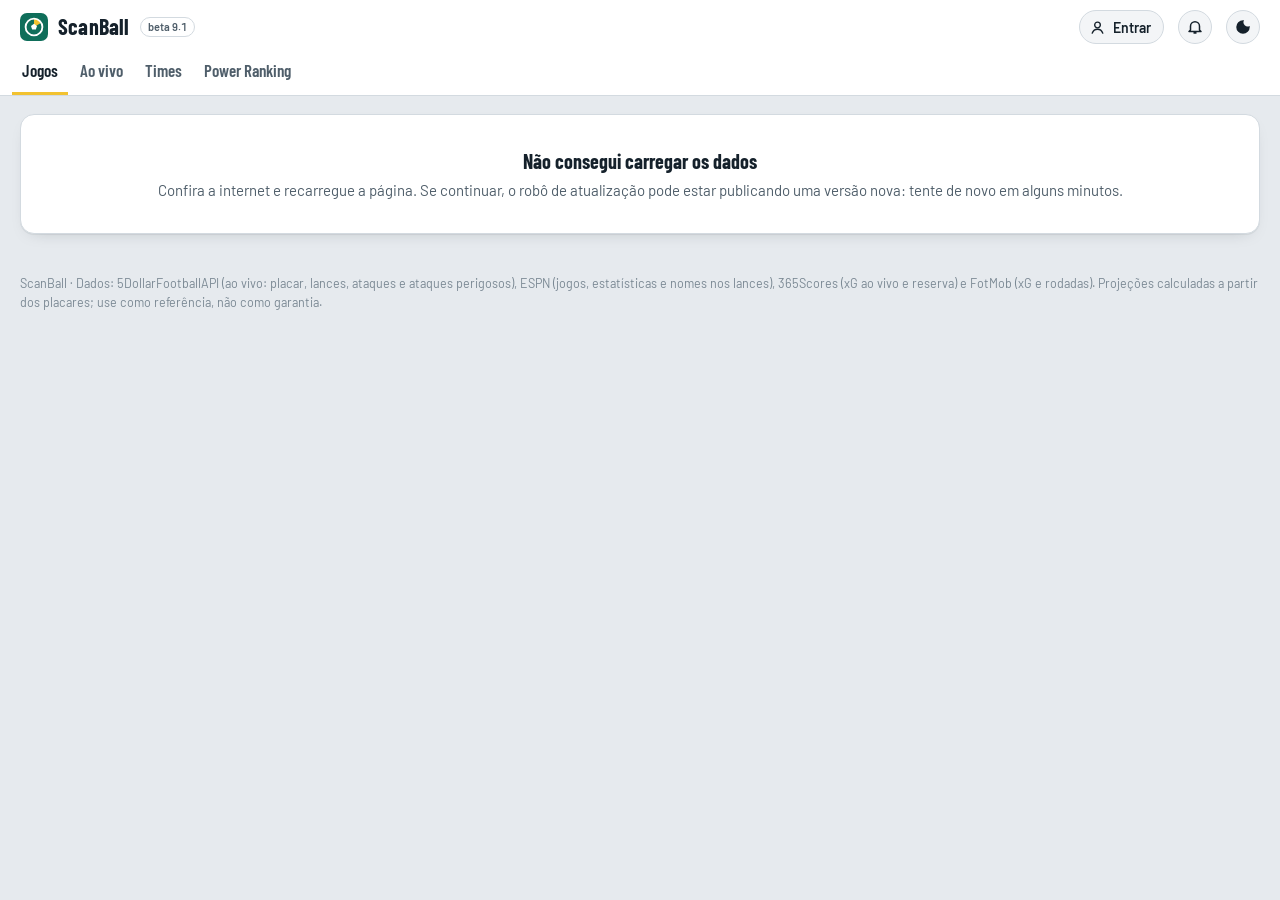
==== commit fcddfa53: "Add files via upload" ====
--- a/estatisticas-futebol/index.html
+++ b/estatisticas-futebol/index.html
@@ -28,7 +28,7 @@
   <div class="topo-linha">
     <a class="marca" href="#jogos" aria-label="ScanBall, ir para Jogos">
       <svg class="marca-icone" viewBox="0 0 32 32" aria-hidden="true"><rect width="32" height="32" rx="8" fill="#0F6E5A"/><path d="M16 16 L16.00 6.40 A9.6 9.6 0 0 1 24.31 11.20 Z" fill="#F2C230"/><circle cx="16" cy="16" r="9.6" fill="none" stroke="#fff" stroke-width="2.1"/><polygon points="16.00,12.40 19.42,14.89 18.12,18.91 13.88,18.91 12.58,14.89" fill="#fff"/></svg>
-      <span class="marca-nome">ScanBall</span><small class="versao">beta 9</small>
+      <span class="marca-nome">ScanBall</span><small class="versao">beta 9.1</small>
     </a>
     <div class="topo-meta" id="topo-meta"></div>
     <button class="botao-conta botao-instalar" id="instalar" type="button" hidden title="Instalar o ScanBall como app"><svg viewBox="0 0 24 24" width="16" height="16" aria-hidden="true"><path fill="currentColor" d="M11 4h2v8.6l3.3-3.3 1.4 1.4L12 16.4 6.3 10.7l1.4-1.4L11 12.6zM5 18h14v2H5z"/></svg><span class="conta-rot">Instalar app</span></button>
--- a/estatisticas-futebol/estilo.css
+++ b/estatisticas-futebol/estilo.css
@@ -1380,3 +1380,54 @@
 .novidades .nov-ok { width: 100%; justify-content: center; }
 .aviso-versao.aviso-ok { padding: 10px 16px; }
 .novidades li b { display: block; }
+
+/* ---------- painel Ao vivo em LISTA (uma linha por jogo) */
+.pv-cab .pv-modo { margin-left: auto; display: inline-flex; gap: 4px; }
+.pvl-caixa { padding: 0 !important; overflow: hidden; }
+.pvl-rola { overflow-x: auto; }
+.pv-tabela { width: 100%; min-width: 980px; border-collapse: collapse; font-size: 13px; font-variant-numeric: tabular-nums; }
+.pv-tabela th { position: sticky; top: 0; z-index: 1; padding: 8px 6px; background: var(--superficie-2); color: var(--tinta-2); font-size: 11.5px; font-weight: 600; text-align: left; white-space: nowrap; border-bottom: 1px solid var(--linha); }
+.pv-tabela th button { border: 0; background: none; padding: 0; font: inherit; color: inherit; cursor: pointer; white-space: nowrap; }
+.pv-tabela th button[aria-pressed="true"] { color: var(--tinta); }
+.pv-tabela td { padding: 6px; border-bottom: 1px solid var(--linha); white-space: nowrap; vertical-align: middle; }
+.pv-tabela tbody tr { cursor: pointer; }
+.pv-tabela tbody tr:hover td { background: var(--superficie-2); }
+.pv-tabela tr.com-aviso td:first-child { box-shadow: inset 3px 0 0 var(--cartao, #F2C230); }
+.pvl-av { width: 44px; font-size: 13px; } .pvl-av span + span { margin-left: 1px; }
+.pvl-liga { max-width: 150px; } .pvl-liga > span { display: inline-block; max-width: 118px; overflow: hidden; text-overflow: ellipsis; vertical-align: middle; color: var(--tinta-2); font-size: 12px; margin-left: 5px; }
+.pvl-liga .comp-sigla { width: 16px; height: 16px; vertical-align: middle; }
+.pvl-min { width: 46px; text-align: center !important; }
+.pvl-casa { text-align: right !important; } .pvl-casa > span, .pvl-fora > span { display: inline-flex; align-items: center; gap: 6px; max-width: 190px; }
+.pvl-casa b, .pvl-fora b { overflow: hidden; text-overflow: ellipsis; font-weight: 600; }
+.pvl-casa b { color: var(--casa); } .pvl-fora b { color: var(--fora); }
+.pvl-casa .esc, .pvl-fora .esc, .pvl-casa img, .pvl-fora img { width: 18px; height: 18px; flex: none; }
+.pvl-placar { text-align: center !important; width: 58px; } .pvl-placar b { font: 800 15px/1 var(--fonte-titulo); } .pvl-placar small { display: block; color: var(--tinta-3); font-size: 10.5px; margin-top: 1px; }
+.pvl-odds { color: var(--tinta-2); font-size: 12px; text-align: center !important; } .pvl-odds i, .pvl-n i { font-style: normal; color: var(--tinta-3); margin: 0 3px; }
+.pv-tabela th.pvl-n, .pvl-n { text-align: center !important; }
+.pvl-n b { font-weight: 600; color: var(--tinta-2); } .pvl-n b.c { color: var(--casa); font-weight: 700; } .pvl-n b.f { color: var(--fora); font-weight: 700; }
+.pvl-n.vazio { color: var(--tinta-3); }
+.pvl-n.dom-c { background: color-mix(in srgb, var(--casa) 18%, transparent); } .pvl-n.dom-f { background: color-mix(in srgb, var(--fora) 20%, transparent); }
+.pvl-pm { min-width: 78px; text-align: center !important; } .pvl-pm .pp-barra { display: block; height: 5px; margin: 0 auto 2px; width: 62px; } .pvl-pm small { color: var(--tinta-3); font-size: 10.5px; }
+.pvl-acoes { width: 70px; text-align: right !important; } .pvl-acoes > * { vertical-align: middle; }
+.pvl-nota { margin: 0; padding: 8px 12px; }
+@media (max-width: 640px) {
+  .pv-cab { flex-wrap: wrap; } .pv-cab .pv-modo { margin-left: 0; width: 100%; }
+  .pv-tabela { font-size: 12px; } .pvl-liga > span { display: none; } .pvl-casa > span, .pvl-fora > span { max-width: 120px; }
+}
+.pvl-pm .pp-barra { border-radius: 3px; background: var(--fora); overflow: hidden; } .pvl-pm .pp-barra i { display: block; height: 100%; background: var(--casa); }
+.pv-cab { align-items: center; }
+.pvl-jogo { display: none; }
+@media (max-width: 640px) {
+  /* celular: o jogo vira uma coluna só (minuto, times e placar) que fica parada enquanto os números rolam de lado */
+  .pv-tabela { min-width: 0; }
+  .pv-tabela .pvl-av, .pv-tabela .pvl-liga, .pv-tabela .pvl-min, .pv-tabela .pvl-casa, .pv-tabela .pvl-placar, .pv-tabela .pvl-fora, .pv-tabela .pvl-odds { display: none; }
+  .pv-tabela .pvl-jogo { display: table-cell; position: sticky; left: 0; z-index: 2; background: var(--superficie); min-width: 150px; max-width: 150px; box-shadow: 1px 0 0 var(--linha); }
+  .pv-tabela th.pvl-jogo { background: var(--superficie-2); z-index: 3; }
+  .pvl-jogo .pvl-j-min { display: block; font-size: 11px; margin-bottom: 2px; }
+  .pvl-j-t { display: flex; align-items: center; gap: 5px; line-height: 1.35; }
+  .pvl-j-t b { flex: 1; min-width: 0; overflow: hidden; text-overflow: ellipsis; font-weight: 600; }
+  .pvl-j-t em { font-style: normal; font-weight: 800; font-family: var(--fonte-titulo); }
+  .pvl-j-t .esc, .pvl-j-t img { width: 15px; height: 15px; flex: none; }
+  .pv-tabela td.pvl-n, .pv-tabela th.pvl-n { padding: 6px 7px; }
+  .pv-tabela tbody tr:hover td.pvl-jogo { background: var(--superficie-2); }
+}
